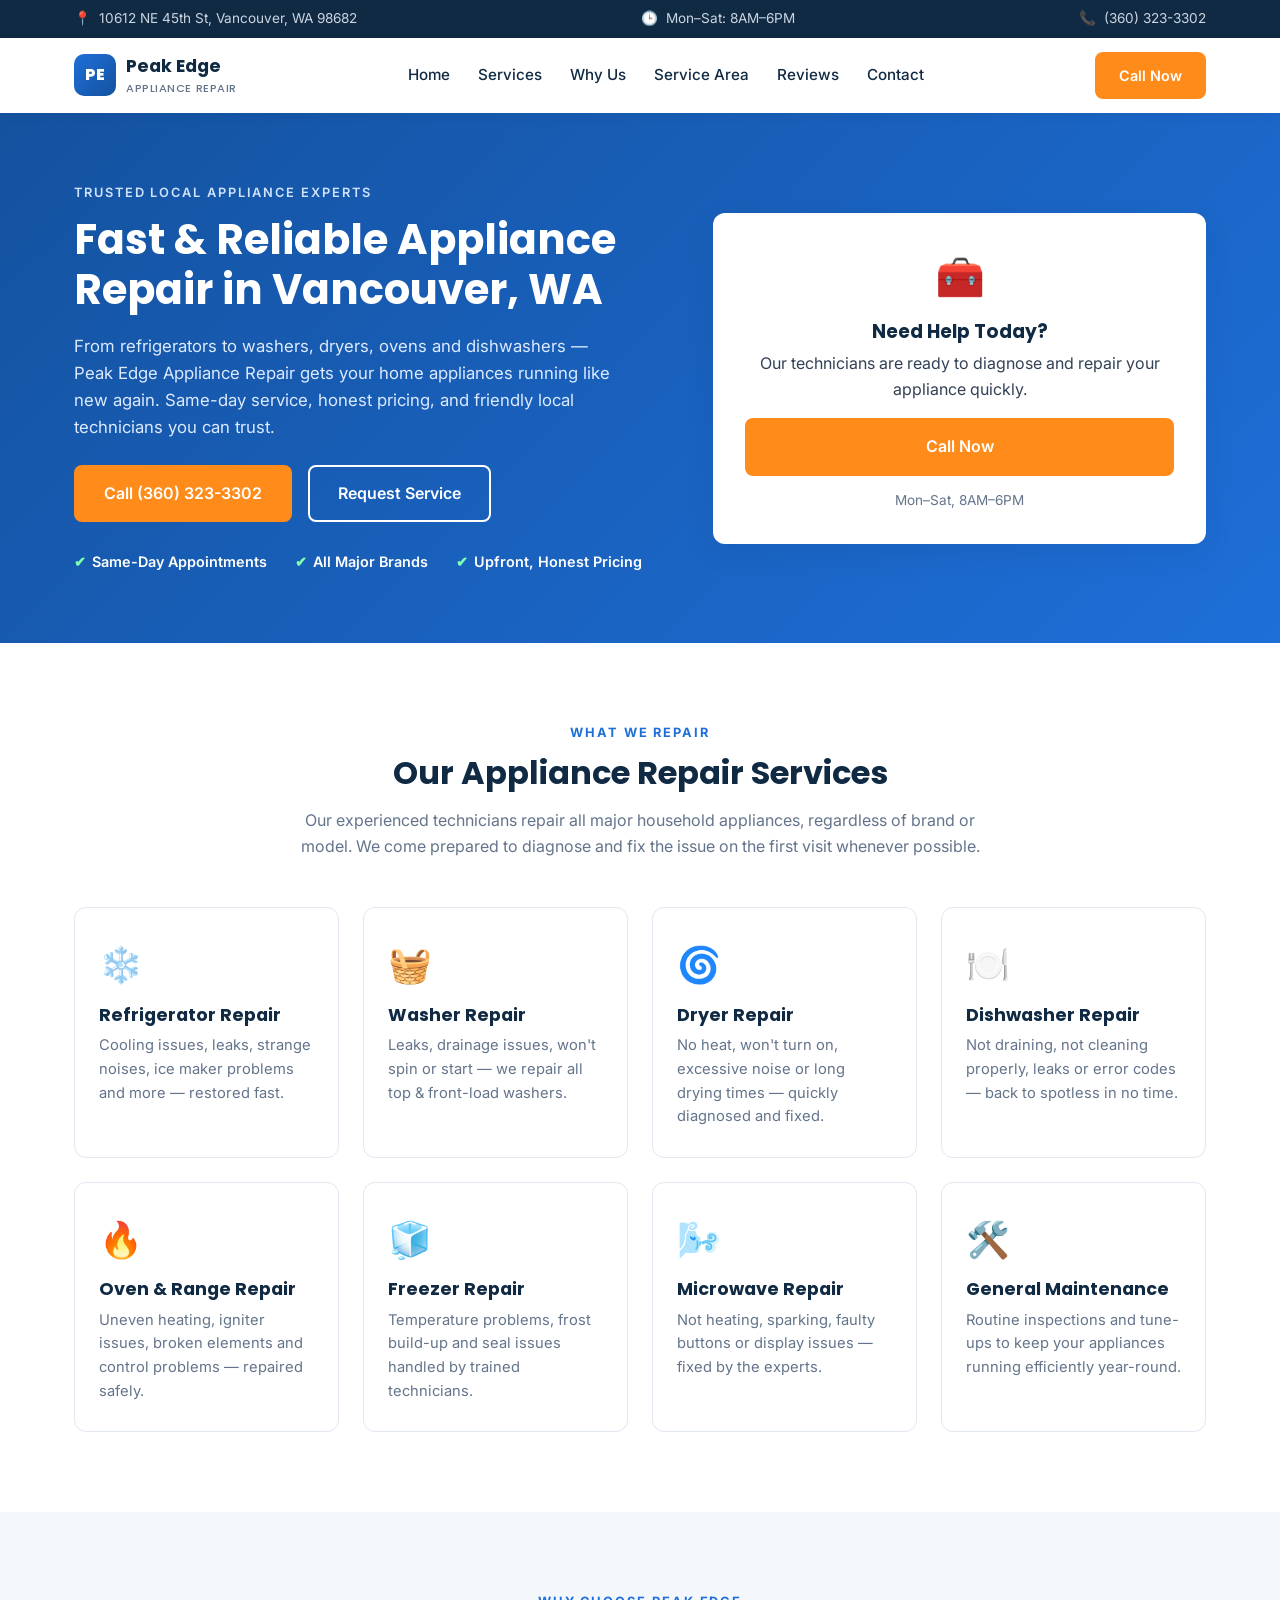
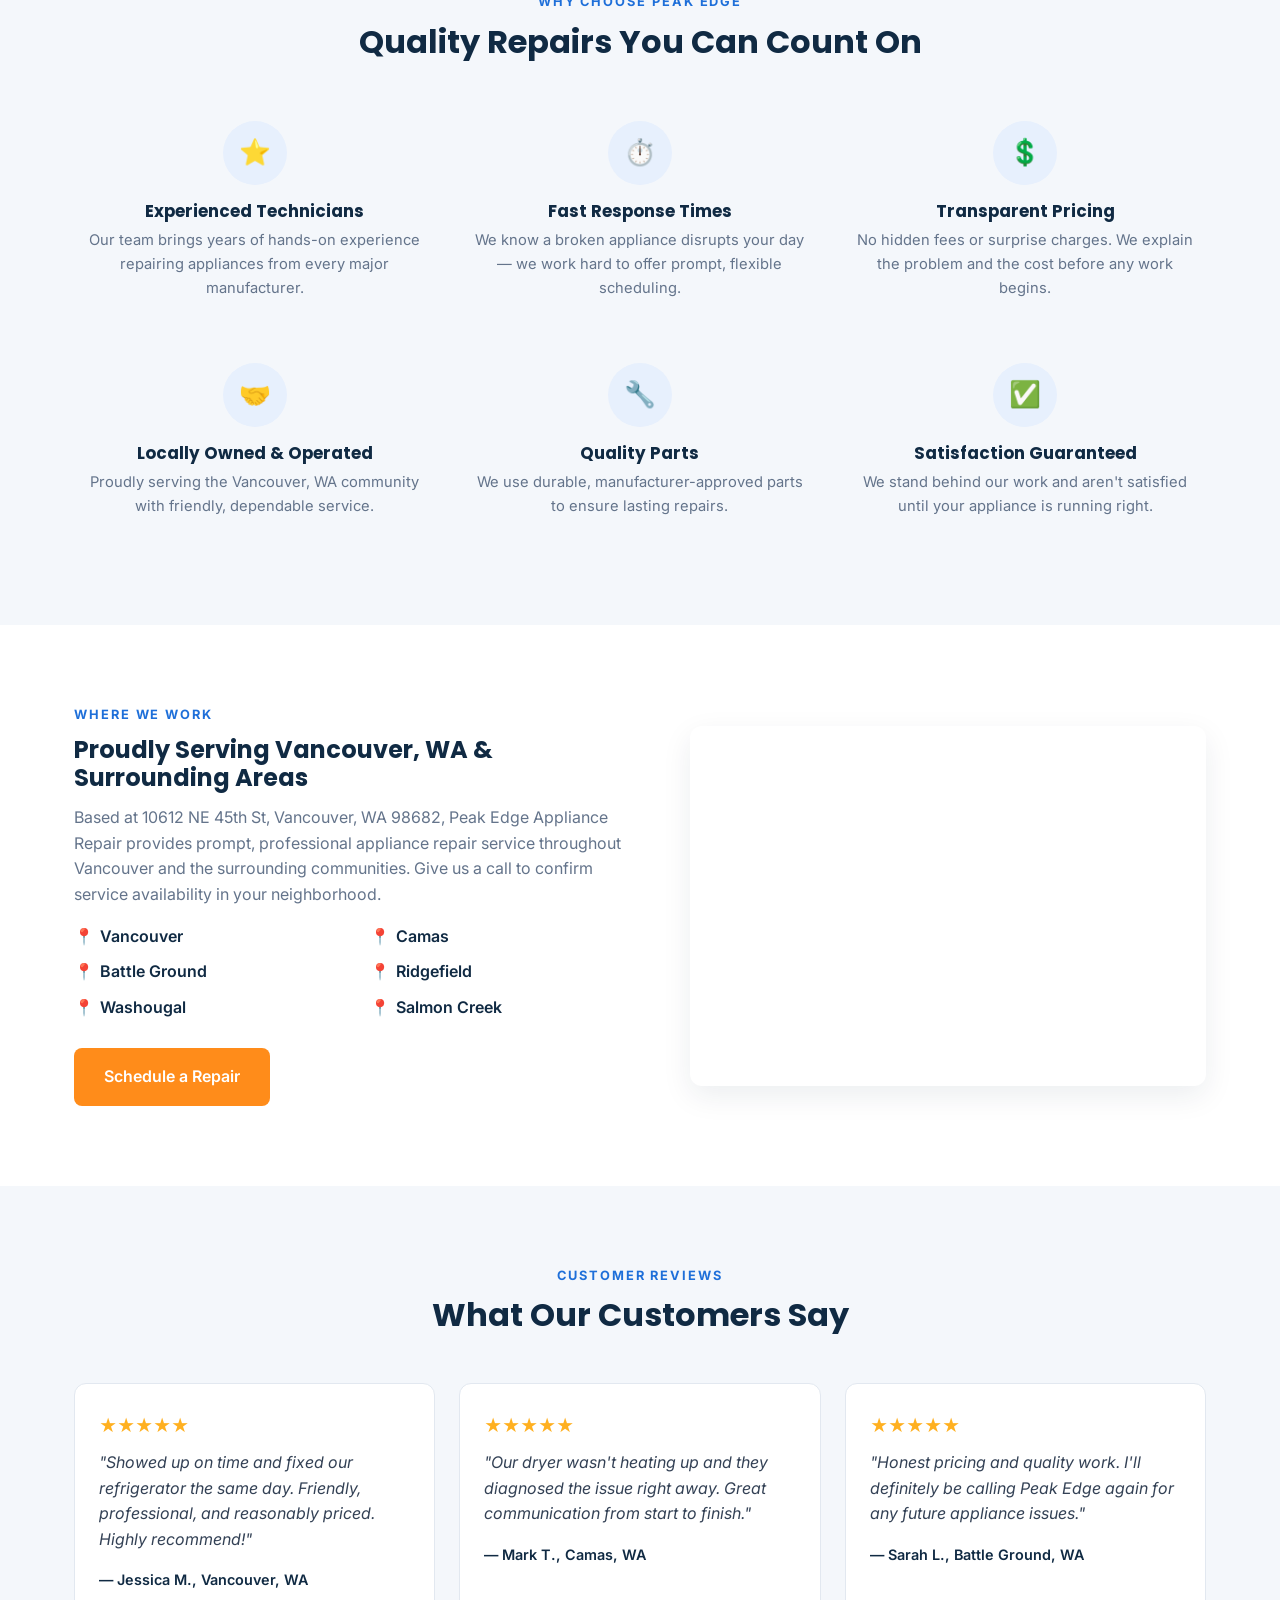
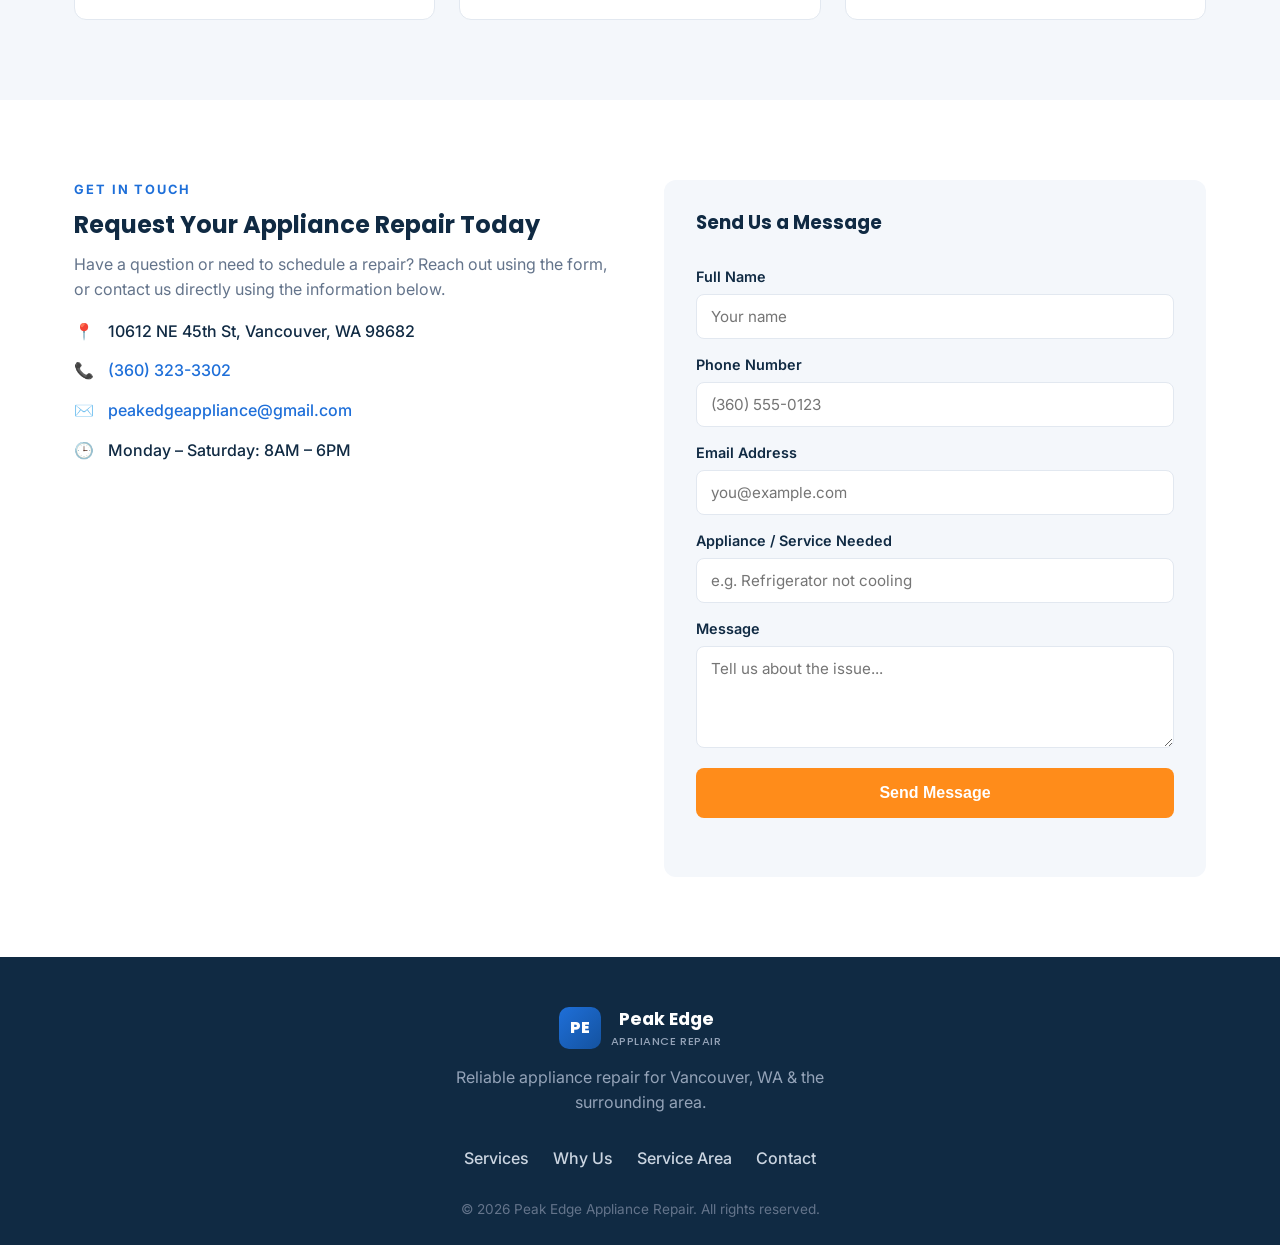
==== index.html @ d581706b "Add Peak Edge Appliance Repair business website" ====
<!DOCTYPE html>
<html lang="en">
<head>
<meta charset="UTF-8">
<meta name="viewport" content="width=device-width, initial-scale=1.0">
<title>Peak Edge Appliance Repair | Vancouver, WA</title>
<meta name="description" content="Peak Edge Appliance Repair provides fast, reliable repair for refrigerators, washers, dryers, dishwashers, ovens and more in Vancouver, WA. Call (360) 323-3302.">
<link rel="preconnect" href="https://fonts.googleapis.com">
<link rel="preconnect" href="https://fonts.gstatic.com" crossorigin>
<link href="https://fonts.googleapis.com/css2?family=Poppins:wght@500;600;700;800&family=Inter:wght@400;500;600&display=swap" rel="stylesheet">
<link rel="stylesheet" href="styles.css">
</head>
<body>

<!-- Top bar -->
<div class="topbar">
  <div class="container topbar-inner">
    <div class="topbar-item">
      <span class="icon">📍</span> 10612 NE 45th St, Vancouver, WA 98682
    </div>
    <div class="topbar-item">
      <span class="icon">🕒</span> Mon–Sat: 8AM–6PM
    </div>
    <div class="topbar-item">
      <a href="tel:+13603233302"><span class="icon">📞</span> (360) 323-3302</a>
    </div>
  </div>
</div>

<!-- Header / Nav -->
<header class="header">
  <div class="container header-inner">
    <a href="#home" class="logo">
      <span class="logo-mark">PE</span>
      <span class="logo-text">Peak Edge <span>Appliance Repair</span></span>
    </a>
    <nav class="nav" id="nav">
      <a href="#home">Home</a>
      <a href="#services">Services</a>
      <a href="#why-us">Why Us</a>
      <a href="#service-area">Service Area</a>
      <a href="#testimonials">Reviews</a>
      <a href="#contact">Contact</a>
    </nav>
    <a href="tel:+13603233302" class="btn btn-primary header-cta">Call Now</a>
    <button class="nav-toggle" id="navToggle" aria-label="Toggle navigation">
      <span></span><span></span><span></span>
    </button>
  </div>
</header>

<!-- Hero -->
<section class="hero" id="home">
  <div class="container hero-inner">
    <div class="hero-content">
      <p class="hero-eyebrow">Trusted Local Appliance Experts</p>
      <h1>Fast &amp; Reliable Appliance Repair in Vancouver, WA</h1>
      <p class="hero-sub">
        From refrigerators to washers, dryers, ovens and dishwashers — Peak Edge Appliance Repair
        gets your home appliances running like new again. Same-day service, honest pricing,
        and friendly local technicians you can trust.
      </p>
      <div class="hero-actions">
        <a href="tel:+13603233302" class="btn btn-primary">Call (360) 323-3302</a>
        <a href="#contact" class="btn btn-outline">Request Service</a>
      </div>
      <div class="hero-badges">
        <div class="badge"><span>✔</span> Same-Day Appointments</div>
        <div class="badge"><span>✔</span> All Major Brands</div>
        <div class="badge"><span>✔</span> Upfront, Honest Pricing</div>
      </div>
    </div>
    <div class="hero-visual" aria-hidden="true">
      <div class="hero-card">
        <div class="hero-card-icon">🧰</div>
        <h3>Need Help Today?</h3>
        <p>Our technicians are ready to diagnose and repair your appliance quickly.</p>
        <a href="tel:+13603233302" class="btn btn-primary btn-block">Call Now</a>
        <p class="hero-card-hours">Mon–Sat, 8AM–6PM</p>
      </div>
    </div>
  </div>
</section>

<!-- Services -->
<section class="section" id="services">
  <div class="container">
    <div class="section-head">
      <p class="eyebrow">What We Repair</p>
      <h2>Our Appliance Repair Services</h2>
      <p class="section-sub">
        Our experienced technicians repair all major household appliances, regardless of brand or model.
        We come prepared to diagnose and fix the issue on the first visit whenever possible.
      </p>
    </div>
    <div class="grid services-grid">
      <div class="card service-card">
        <div class="service-icon">❄️</div>
        <h3>Refrigerator Repair</h3>
        <p>Cooling issues, leaks, strange noises, ice maker problems and more — restored fast.</p>
      </div>
      <div class="card service-card">
        <div class="service-icon">🧺</div>
        <h3>Washer Repair</h3>
        <p>Leaks, drainage issues, won't spin or start — we repair all top &amp; front-load washers.</p>
      </div>
      <div class="card service-card">
        <div class="service-icon">🌀</div>
        <h3>Dryer Repair</h3>
        <p>No heat, won't turn on, excessive noise or long drying times — quickly diagnosed and fixed.</p>
      </div>
      <div class="card service-card">
        <div class="service-icon">🍽️</div>
        <h3>Dishwasher Repair</h3>
        <p>Not draining, not cleaning properly, leaks or error codes — back to spotless in no time.</p>
      </div>
      <div class="card service-card">
        <div class="service-icon">🔥</div>
        <h3>Oven &amp; Range Repair</h3>
        <p>Uneven heating, igniter issues, broken elements and control problems — repaired safely.</p>
      </div>
      <div class="card service-card">
        <div class="service-icon">🧊</div>
        <h3>Freezer Repair</h3>
        <p>Temperature problems, frost build-up and seal issues handled by trained technicians.</p>
      </div>
      <div class="card service-card">
        <div class="service-icon">🌬️</div>
        <h3>Microwave Repair</h3>
        <p>Not heating, sparking, faulty buttons or display issues — fixed by the experts.</p>
      </div>
      <div class="card service-card">
        <div class="service-icon">🛠️</div>
        <h3>General Maintenance</h3>
        <p>Routine inspections and tune-ups to keep your appliances running efficiently year-round.</p>
      </div>
    </div>
  </div>
</section>

<!-- Why Choose Us -->
<section class="section section-alt" id="why-us">
  <div class="container">
    <div class="section-head">
      <p class="eyebrow">Why Choose Peak Edge</p>
      <h2>Quality Repairs You Can Count On</h2>
    </div>
    <div class="grid why-grid">
      <div class="why-item">
        <div class="why-icon">⭐</div>
        <h3>Experienced Technicians</h3>
        <p>Our team brings years of hands-on experience repairing appliances from every major manufacturer.</p>
      </div>
      <div class="why-item">
        <div class="why-icon">⏱️</div>
        <h3>Fast Response Times</h3>
        <p>We know a broken appliance disrupts your day — we work hard to offer prompt, flexible scheduling.</p>
      </div>
      <div class="why-item">
        <div class="why-icon">💲</div>
        <h3>Transparent Pricing</h3>
        <p>No hidden fees or surprise charges. We explain the problem and the cost before any work begins.</p>
      </div>
      <div class="why-item">
        <div class="why-icon">🤝</div>
        <h3>Locally Owned &amp; Operated</h3>
        <p>Proudly serving the Vancouver, WA community with friendly, dependable service.</p>
      </div>
      <div class="why-item">
        <div class="why-icon">🔧</div>
        <h3>Quality Parts</h3>
        <p>We use durable, manufacturer-approved parts to ensure lasting repairs.</p>
      </div>
      <div class="why-item">
        <div class="why-icon">✅</div>
        <h3>Satisfaction Guaranteed</h3>
        <p>We stand behind our work and aren't satisfied until your appliance is running right.</p>
      </div>
    </div>
  </div>
</section>

<!-- Service Area -->
<section class="section" id="service-area">
  <div class="container service-area-inner">
    <div class="service-area-content">
      <p class="eyebrow">Where We Work</p>
      <h2>Proudly Serving Vancouver, WA &amp; Surrounding Areas</h2>
      <p class="section-sub">
        Based at 10612 NE 45th St, Vancouver, WA 98682, Peak Edge Appliance Repair provides
        prompt, professional appliance repair service throughout Vancouver and the surrounding
        communities. Give us a call to confirm service availability in your neighborhood.
      </p>
      <ul class="area-list">
        <li>Vancouver</li>
        <li>Camas</li>
        <li>Battle Ground</li>
        <li>Ridgefield</li>
        <li>Washougal</li>
        <li>Salmon Creek</li>
      </ul>
      <a href="tel:+13603233302" class="btn btn-primary">Schedule a Repair</a>
    </div>
    <div class="service-area-map">
      <iframe
        title="Map showing Peak Edge Appliance Repair location"
        src="https://www.google.com/maps?q=10612+NE+45th+St,+Vancouver,+WA+98682&output=embed"
        loading="lazy"
        referrerpolicy="no-referrer-when-downgrade">
      </iframe>
    </div>
  </div>
</section>

<!-- Testimonials -->
<section class="section section-alt" id="testimonials">
  <div class="container">
    <div class="section-head">
      <p class="eyebrow">Customer Reviews</p>
      <h2>What Our Customers Say</h2>
    </div>
    <div class="grid testimonial-grid">
      <div class="card testimonial-card">
        <div class="stars">★★★★★</div>
        <p>"Showed up on time and fixed our refrigerator the same day. Friendly, professional, and reasonably priced. Highly recommend!"</p>
        <div class="testimonial-author">— Jessica M., Vancouver, WA</div>
      </div>
      <div class="card testimonial-card">
        <div class="stars">★★★★★</div>
        <p>"Our dryer wasn't heating up and they diagnosed the issue right away. Great communication from start to finish."</p>
        <div class="testimonial-author">— Mark T., Camas, WA</div>
      </div>
      <div class="card testimonial-card">
        <div class="stars">★★★★★</div>
        <p>"Honest pricing and quality work. I'll definitely be calling Peak Edge again for any future appliance issues."</p>
        <div class="testimonial-author">— Sarah L., Battle Ground, WA</div>
      </div>
    </div>
  </div>
</section>

<!-- Contact -->
<section class="section" id="contact">
  <div class="container contact-inner">
    <div class="contact-info">
      <p class="eyebrow">Get In Touch</p>
      <h2>Request Your Appliance Repair Today</h2>
      <p class="section-sub">
        Have a question or need to schedule a repair? Reach out using the form, or contact us
        directly using the information below.
      </p>
      <ul class="contact-list">
        <li><span class="icon">📍</span> 10612 NE 45th St, Vancouver, WA 98682</li>
        <li><span class="icon">📞</span> <a href="tel:+13603233302">(360) 323-3302</a></li>
        <li><span class="icon">✉️</span> <a href="mailto:peakedgeappliance@gmail.com">peakedgeappliance@gmail.com</a></li>
        <li><span class="icon">🕒</span> Monday – Saturday: 8AM – 6PM</li>
      </ul>
    </div>
    <form class="contact-form" id="contactForm">
      <h3>Send Us a Message</h3>
      <label for="name">Full Name</label>
      <input type="text" id="name" name="name" placeholder="Your name" required>

      <label for="phone">Phone Number</label>
      <input type="tel" id="phone" name="phone" placeholder="(360) 555-0123" required>

      <label for="email">Email Address</label>
      <input type="email" id="email" name="email" placeholder="you@example.com" required>

      <label for="appliance">Appliance / Service Needed</label>
      <input type="text" id="appliance" name="appliance" placeholder="e.g. Refrigerator not cooling">

      <label for="message">Message</label>
      <textarea id="message" name="message" rows="4" placeholder="Tell us about the issue..." required></textarea>

      <button type="submit" class="btn btn-primary btn-block">Send Message</button>
      <p class="form-note" id="formNote"></p>
    </form>
  </div>
</section>

<!-- Footer -->
<footer class="footer">
  <div class="container footer-inner">
    <div class="footer-brand">
      <span class="logo-mark">PE</span>
      <span class="logo-text">Peak Edge <span>Appliance Repair</span></span>
    </div>
    <p class="footer-tagline">Reliable appliance repair for Vancouver, WA &amp; the surrounding area.</p>
    <div class="footer-links">
      <a href="#services">Services</a>
      <a href="#why-us">Why Us</a>
      <a href="#service-area">Service Area</a>
      <a href="#contact">Contact</a>
    </div>
    <p class="footer-copy">&copy; <span id="year"></span> Peak Edge Appliance Repair. All rights reserved.</p>
  </div>
</footer>

<a href="tel:+13603233302" class="mobile-call-bar">📞 Call (360) 323-3302</a>

<script src="script.js"></script>
</body>
</html>
---- styles.css ----
:root {
  --color-primary: #1e6fd9;
  --color-primary-dark: #14529f;
  --color-accent: #ff8c1a;
  --color-dark: #102a43;
  --color-text: #334155;
  --color-muted: #64748b;
  --color-bg-alt: #f4f7fb;
  --color-border: #e2e8f0;
  --max-width: 1180px;
  --radius: 12px;
  --shadow: 0 10px 30px rgba(16, 42, 67, 0.08);
  --font-heading: 'Poppins', sans-serif;
  --font-body: 'Inter', sans-serif;
}

* { box-sizing: border-box; }

html { scroll-behavior: smooth; }

body {
  margin: 0;
  font-family: var(--font-body);
  color: var(--color-text);
  line-height: 1.6;
  background: #fff;
}

img { max-width: 100%; display: block; }

a { color: var(--color-primary); text-decoration: none; }

h1, h2, h3, h4 {
  font-family: var(--font-heading);
  color: var(--color-dark);
  margin: 0 0 0.5em;
  line-height: 1.2;
}

p { margin: 0 0 1em; }

.container {
  max-width: var(--max-width);
  margin: 0 auto;
  padding: 0 24px;
}

/* Buttons */
.btn {
  display: inline-block;
  padding: 14px 28px;
  border-radius: 8px;
  font-weight: 600;
  font-size: 1rem;
  text-decoration: none;
  border: 2px solid transparent;
  cursor: pointer;
  transition: all 0.2s ease;
  text-align: center;
}
.btn-primary {
  background: var(--color-accent);
  color: #fff;
}
.btn-primary:hover {
  background: #e87b00;
}
.btn-outline {
  background: transparent;
  border-color: #fff;
  color: #fff;
}
.btn-outline:hover {
  background: rgba(255,255,255,0.15);
}
.btn-block { width: 100%; }

/* Top bar */
.topbar {
  background: var(--color-dark);
  color: #cbd5e1;
  font-size: 0.85rem;
}
.topbar-inner {
  display: flex;
  flex-wrap: wrap;
  gap: 12px 24px;
  align-items: center;
  justify-content: space-between;
  padding-top: 8px;
  padding-bottom: 8px;
}
.topbar-item a { color: #cbd5e1; }
.topbar-item a:hover { color: #fff; }
.icon { margin-right: 4px; }

/* Header */
.header {
  background: #fff;
  box-shadow: 0 2px 10px rgba(16, 42, 67, 0.06);
  position: sticky;
  top: 0;
  z-index: 100;
}
.header-inner {
  display: flex;
  align-items: center;
  justify-content: space-between;
  gap: 16px;
  padding-top: 14px;
  padding-bottom: 14px;
}
.logo {
  display: flex;
  align-items: center;
  gap: 10px;
  font-family: var(--font-heading);
  font-weight: 700;
  color: var(--color-dark);
  font-size: 1.1rem;
}
.logo-mark {
  display: inline-flex;
  align-items: center;
  justify-content: center;
  width: 42px;
  height: 42px;
  border-radius: 10px;
  background: linear-gradient(135deg, var(--color-primary), var(--color-primary-dark));
  color: #fff;
  font-weight: 800;
  font-size: 1rem;
  flex-shrink: 0;
}
.logo-text span {
  display: block;
  font-size: 0.7rem;
  font-weight: 500;
  color: var(--color-muted);
  letter-spacing: 0.05em;
  text-transform: uppercase;
}
.nav {
  display: flex;
  gap: 28px;
}
.nav a {
  color: var(--color-dark);
  font-weight: 500;
  font-size: 0.95rem;
}
.nav a:hover { color: var(--color-primary); }

.header-cta { padding: 10px 22px; font-size: 0.9rem; }

.nav-toggle {
  display: none;
  flex-direction: column;
  justify-content: center;
  gap: 5px;
  width: 36px;
  height: 36px;
  background: none;
  border: none;
  cursor: pointer;
}
.nav-toggle span {
  display: block;
  height: 3px;
  background: var(--color-dark);
  border-radius: 2px;
}

/* Hero */
.hero {
  background: linear-gradient(135deg, var(--color-primary-dark), var(--color-primary));
  color: #fff;
  padding: 70px 0;
}
.hero-inner {
  display: grid;
  grid-template-columns: 1.2fr 1fr;
  gap: 48px;
  align-items: center;
}
.hero-eyebrow {
  text-transform: uppercase;
  letter-spacing: 0.15em;
  font-weight: 600;
  font-size: 0.8rem;
  color: #cfe3ff;
  margin-bottom: 12px;
}
.hero-content h1 {
  color: #fff;
  font-size: 2.6rem;
  margin-bottom: 18px;
}
.hero-sub {
  color: #dceaff;
  font-size: 1.05rem;
  max-width: 540px;
}
.hero-actions {
  display: flex;
  flex-wrap: wrap;
  gap: 16px;
  margin: 24px 0 28px;
}
.hero-badges {
  display: flex;
  flex-wrap: wrap;
  gap: 16px 28px;
}
.badge {
  font-size: 0.9rem;
  font-weight: 600;
  color: #fff;
  display: flex;
  align-items: center;
  gap: 6px;
}
.badge span { color: #7CFFB2; }

.hero-card {
  background: #fff;
  color: var(--color-text);
  border-radius: var(--radius);
  padding: 32px;
  box-shadow: var(--shadow);
  text-align: center;
}
.hero-card-icon { font-size: 2.5rem; margin-bottom: 12px; }
.hero-card h3 { margin-bottom: 8px; }
.hero-card-hours {
  margin: 14px 0 0;
  font-size: 0.85rem;
  color: var(--color-muted);
}

/* Sections */
.section { padding: 80px 0; }
.section-alt { background: var(--color-bg-alt); }

.section-head {
  text-align: center;
  max-width: 720px;
  margin: 0 auto 48px;
}
.eyebrow {
  text-transform: uppercase;
  letter-spacing: 0.15em;
  font-weight: 700;
  font-size: 0.8rem;
  color: var(--color-primary);
  margin-bottom: 10px;
}
.section-head h2 { font-size: 2rem; }
.section-sub { color: var(--color-muted); }

.grid {
  display: grid;
  gap: 24px;
}

/* Services */
.services-grid {
  grid-template-columns: repeat(4, 1fr);
}
.card {
  background: #fff;
  border: 1px solid var(--color-border);
  border-radius: var(--radius);
  padding: 28px 24px;
  transition: transform 0.2s ease, box-shadow 0.2s ease;
}
.card:hover {
  transform: translateY(-4px);
  box-shadow: var(--shadow);
}
.service-icon { font-size: 2.2rem; margin-bottom: 12px; }
.service-card h3 { font-size: 1.1rem; }
.service-card p { color: var(--color-muted); font-size: 0.92rem; margin-bottom: 0; }

/* Why us */
.why-grid {
  grid-template-columns: repeat(3, 1fr);
}
.why-item {
  text-align: center;
  padding: 12px;
}
.why-icon {
  width: 64px;
  height: 64px;
  margin: 0 auto 16px;
  border-radius: 50%;
  background: #e7f0fd;
  display: flex;
  align-items: center;
  justify-content: center;
  font-size: 1.6rem;
}
.why-item h3 { font-size: 1.05rem; }
.why-item p { color: var(--color-muted); font-size: 0.92rem; }

/* Service area */
.service-area-inner {
  display: grid;
  grid-template-columns: 1.1fr 1fr;
  gap: 48px;
  align-items: center;
}
.area-list {
  list-style: none;
  padding: 0;
  margin: 0 0 28px;
  display: grid;
  grid-template-columns: repeat(2, 1fr);
  gap: 10px 24px;
}
.area-list li {
  font-weight: 600;
  color: var(--color-dark);
  padding-left: 26px;
  position: relative;
}
.area-list li::before {
  content: "📍";
  position: absolute;
  left: 0;
}
.service-area-map {
  border-radius: var(--radius);
  overflow: hidden;
  box-shadow: var(--shadow);
  height: 360px;
}
.service-area-map iframe {
  width: 100%;
  height: 100%;
  border: 0;
}

/* Testimonials */
.testimonial-grid {
  grid-template-columns: repeat(3, 1fr);
}
.stars {
  color: #ffb020;
  font-size: 1.1rem;
  margin-bottom: 10px;
}
.testimonial-card p {
  font-style: italic;
  color: var(--color-text);
}
.testimonial-author {
  font-weight: 600;
  color: var(--color-dark);
  font-size: 0.9rem;
}

/* Contact */
.contact-inner {
  display: grid;
  grid-template-columns: 1fr 1fr;
  gap: 48px;
}
.contact-list {
  list-style: none;
  padding: 0;
  margin: 0;
  display: flex;
  flex-direction: column;
  gap: 14px;
}
.contact-list li {
  display: flex;
  align-items: center;
  gap: 10px;
  font-weight: 500;
  color: var(--color-dark);
}
.contact-form {
  background: var(--color-bg-alt);
  border-radius: var(--radius);
  padding: 32px;
  display: flex;
  flex-direction: column;
}
.contact-form h3 { margin-bottom: 16px; }
.contact-form label {
  font-weight: 600;
  font-size: 0.9rem;
  margin-bottom: 6px;
  margin-top: 14px;
  color: var(--color-dark);
}
.contact-form input,
.contact-form textarea {
  border: 1px solid var(--color-border);
  border-radius: 8px;
  padding: 12px 14px;
  font-family: inherit;
  font-size: 0.95rem;
  resize: vertical;
}
.contact-form input:focus,
.contact-form textarea:focus {
  outline: 2px solid var(--color-primary);
}
.contact-form button { margin-top: 20px; }
.form-note {
  margin-top: 12px;
  font-size: 0.9rem;
  color: var(--color-primary-dark);
  font-weight: 600;
  text-align: center;
}

/* Footer */
.footer {
  background: var(--color-dark);
  color: #cbd5e1;
  padding: 48px 0 24px;
  text-align: center;
}
.footer-inner {
  display: flex;
  flex-direction: column;
  align-items: center;
  gap: 14px;
}
.footer-brand {
  display: flex;
  align-items: center;
  gap: 10px;
  font-family: var(--font-heading);
  font-weight: 700;
  font-size: 1.1rem;
  color: #fff;
}
.footer-brand .logo-text span { color: #94a3b8; }
.footer-tagline { color: #94a3b8; max-width: 460px; }
.footer-links {
  display: flex;
  gap: 24px;
  flex-wrap: wrap;
  justify-content: center;
}
.footer-links a { color: #cbd5e1; font-weight: 500; }
.footer-links a:hover { color: #fff; }
.footer-copy {
  font-size: 0.85rem;
  color: #64748b;
  margin: 14px 0 0;
}

/* Mobile call bar */
.mobile-call-bar {
  display: none;
  position: fixed;
  bottom: 0;
  left: 0;
  right: 0;
  background: var(--color-accent);
  color: #fff;
  text-align: center;
  font-weight: 700;
  padding: 14px;
  z-index: 200;
}

/* Responsive */
@media (max-width: 980px) {
  .services-grid { grid-template-columns: repeat(2, 1fr); }
  .why-grid { grid-template-columns: repeat(2, 1fr); }
  .testimonial-grid { grid-template-columns: 1fr; }
  .hero-inner { grid-template-columns: 1fr; }
  .hero-visual { order: -1; }
  .service-area-inner { grid-template-columns: 1fr; }
  .contact-inner { grid-template-columns: 1fr; }
}

@media (max-width: 760px) {
  .topbar-inner { justify-content: center; text-align: center; }
  .nav {
    display: none;
    position: absolute;
    top: 100%;
    left: 0;
    right: 0;
    background: #fff;
    flex-direction: column;
    padding: 16px 24px;
    box-shadow: var(--shadow);
  }
  .nav.open { display: flex; }
  .nav a { padding: 10px 0; border-bottom: 1px solid var(--color-border); }
  .header-cta { display: none; }
  .nav-toggle { display: flex; }
  .hero-content h1 { font-size: 2rem; }
  .services-grid { grid-template-columns: 1fr; }
  .why-grid { grid-template-columns: 1fr; }
  .area-list { grid-template-columns: 1fr; }
  .mobile-call-bar { display: block; }
  .section { padding: 56px 0; }
  body { padding-bottom: 56px; }
}
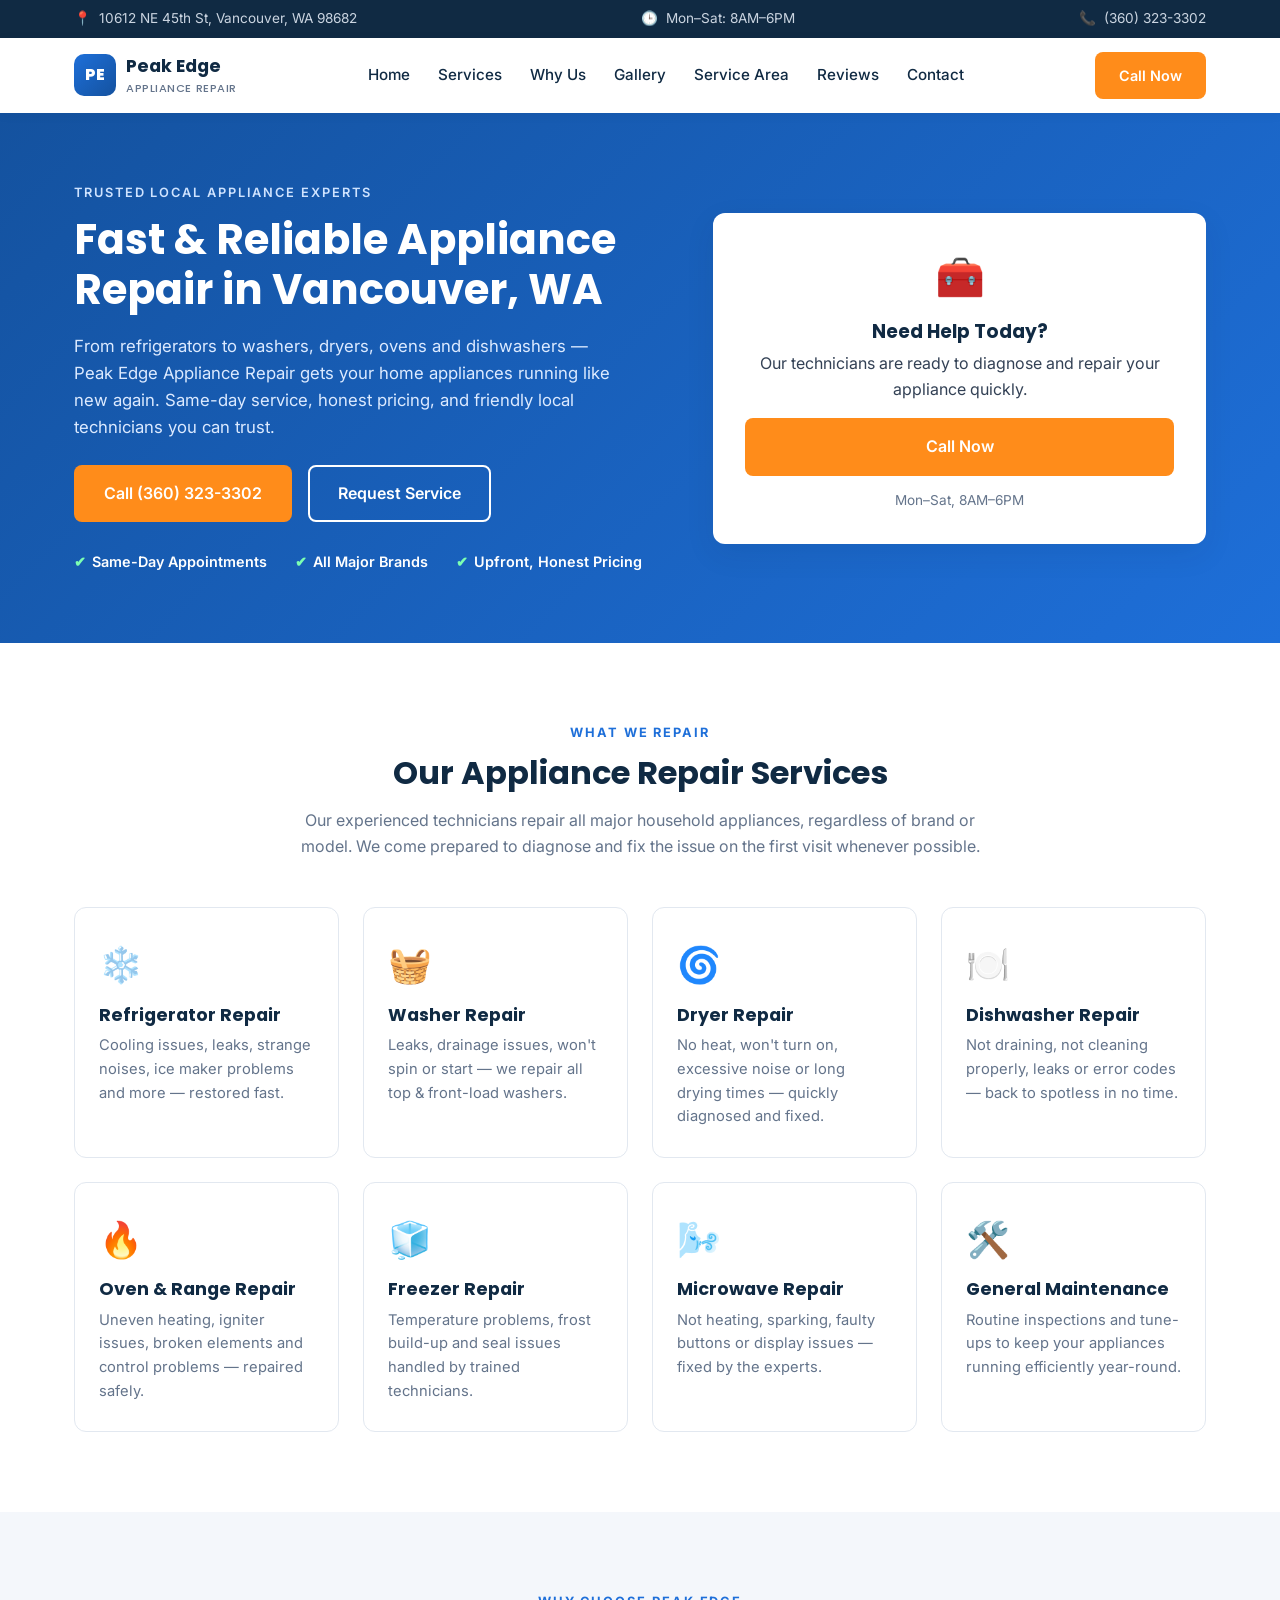
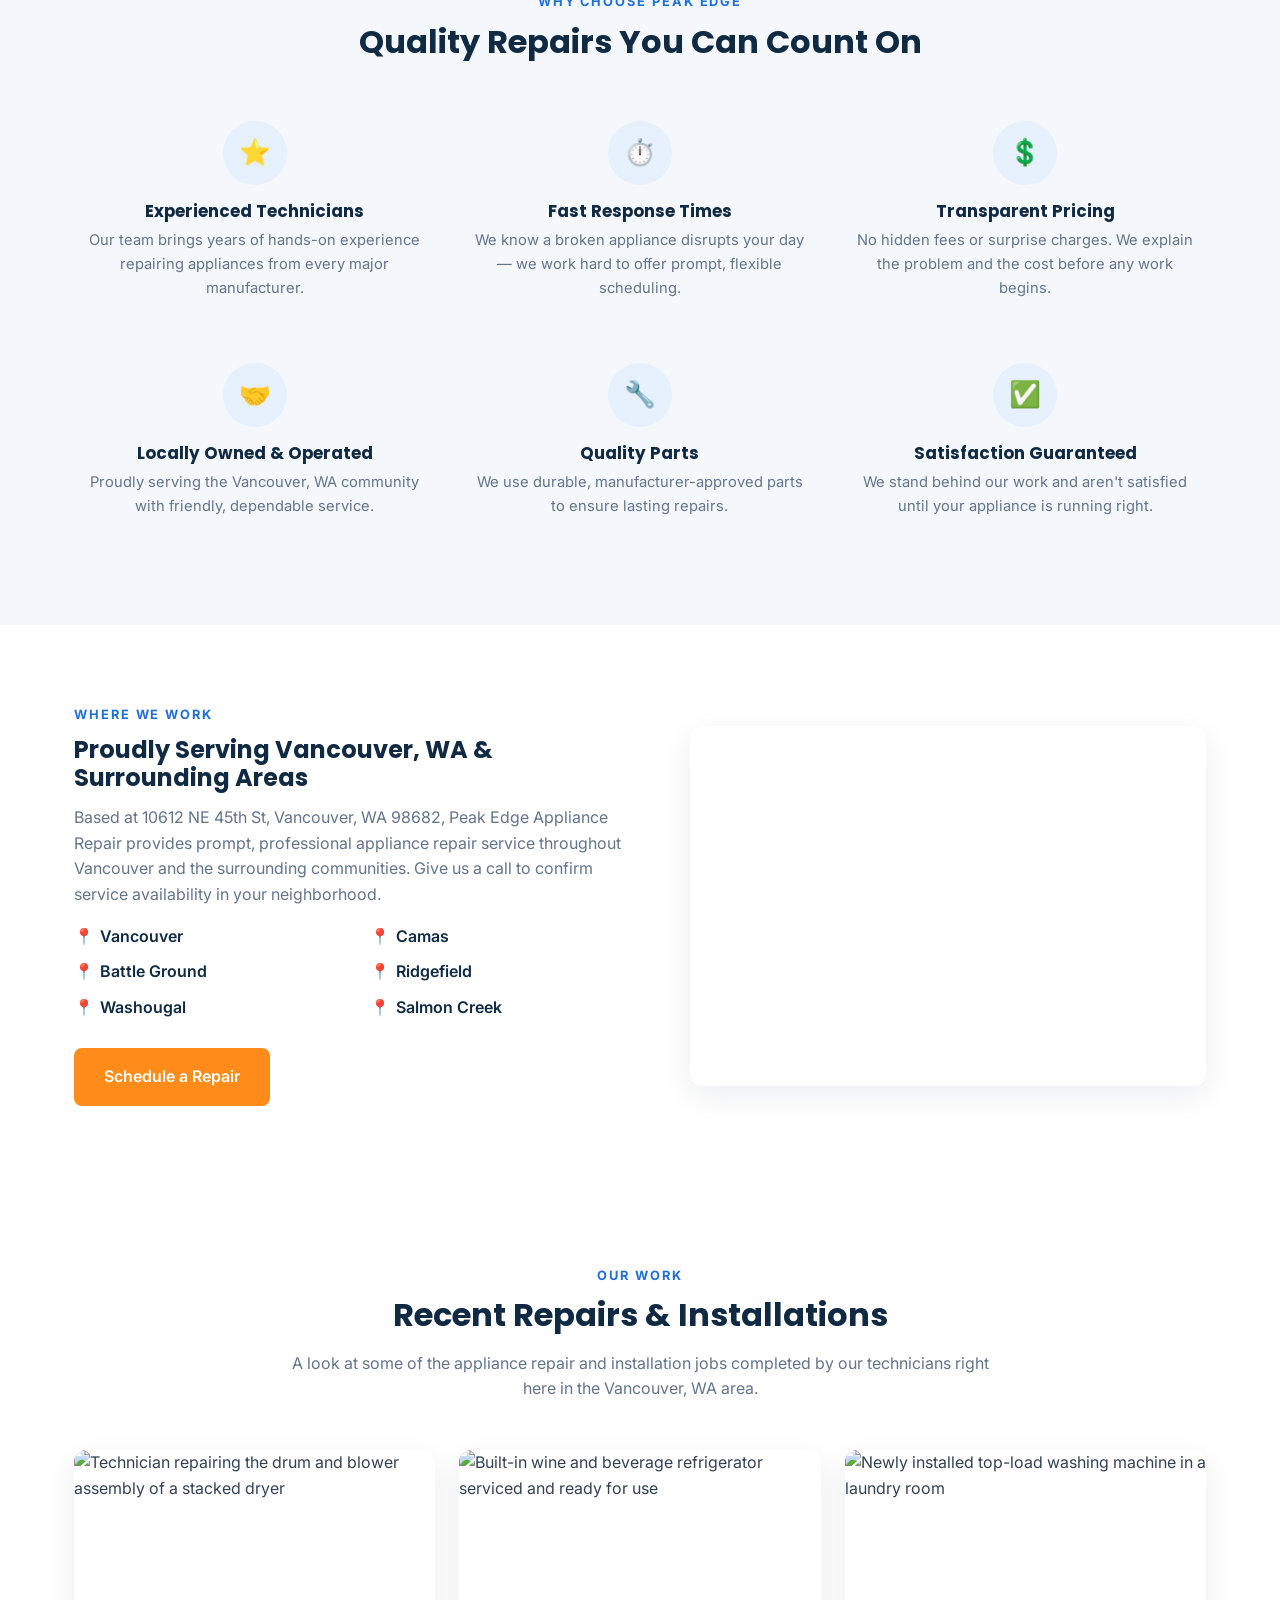
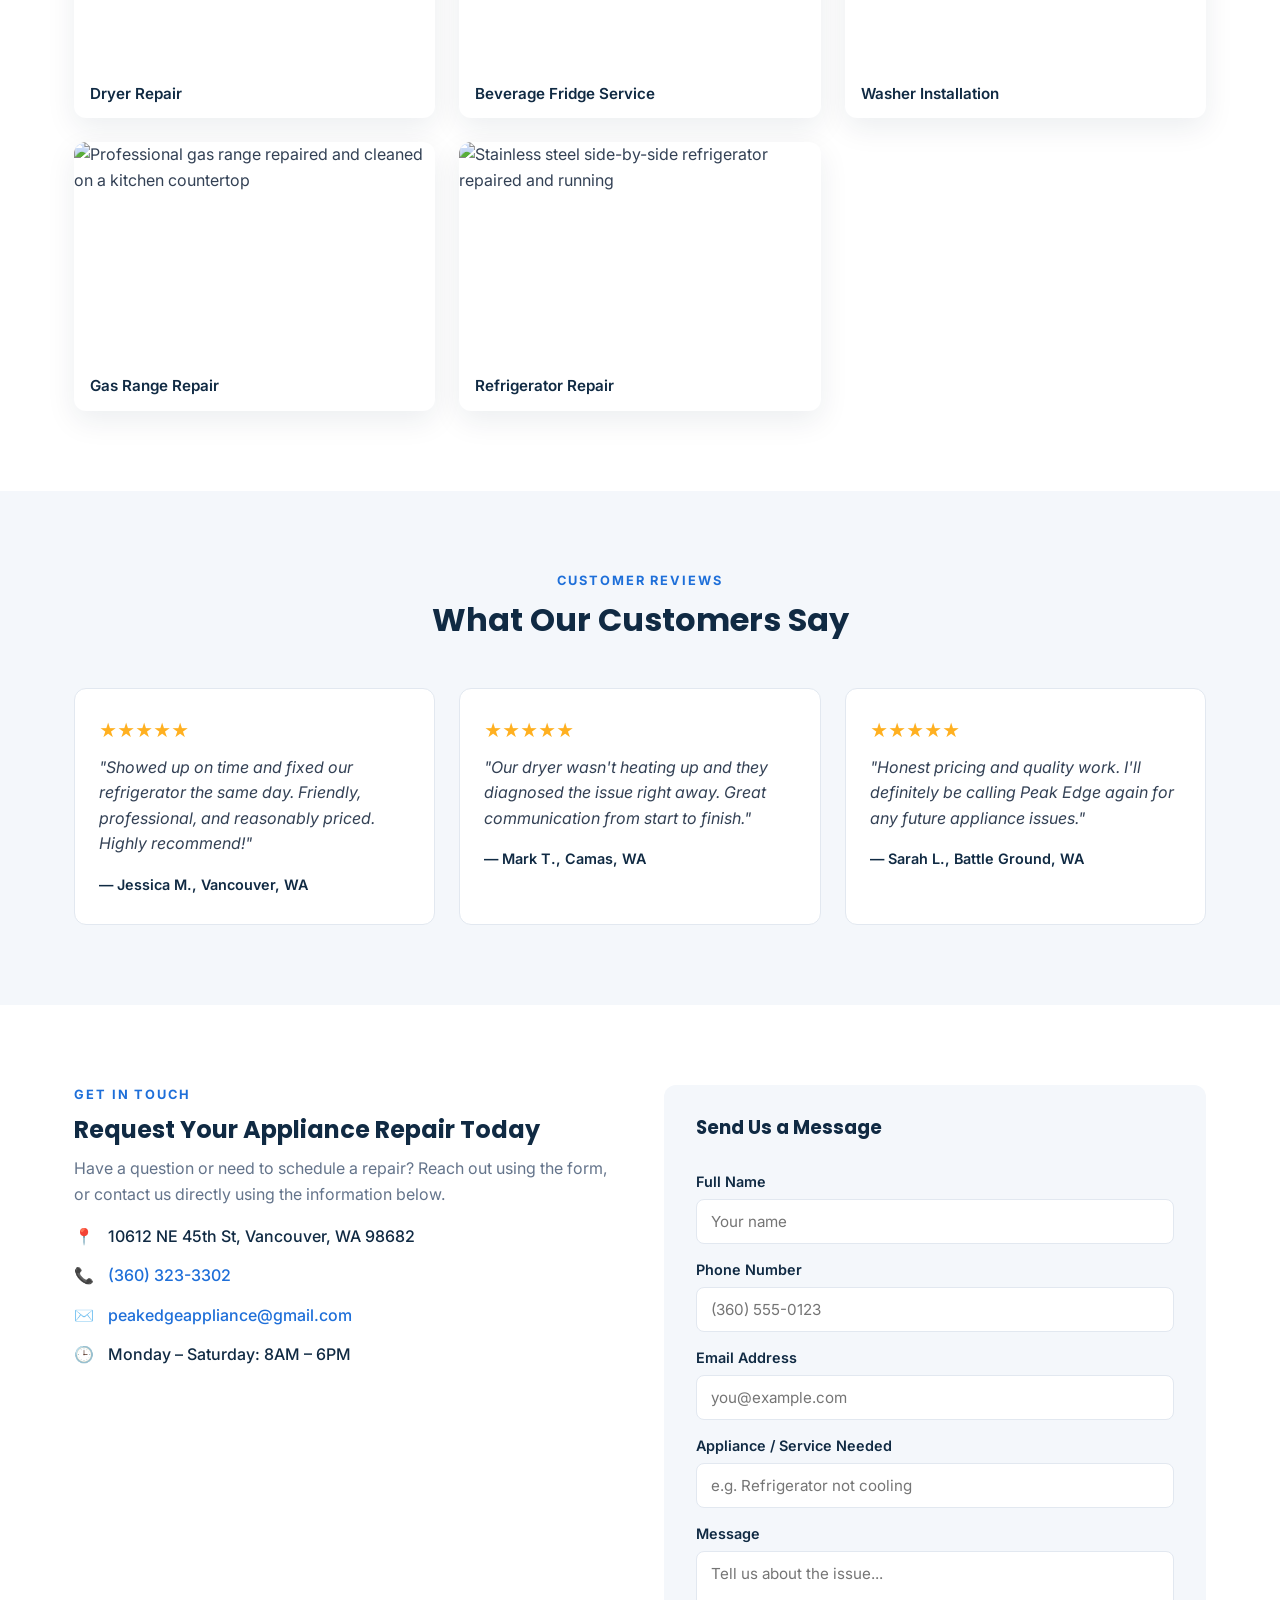
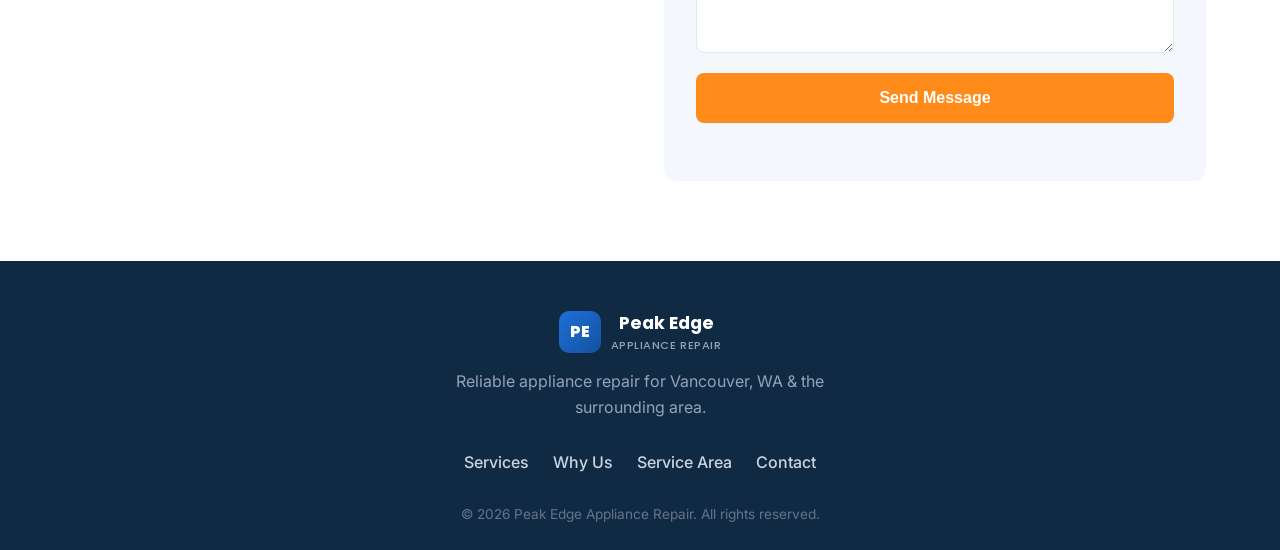
==== commit b80ac824: "Add 'Our Work' gallery section to website" ====
--- a/index.html
+++ b/index.html
@@ -38,6 +38,7 @@
       <a href="#home">Home</a>
       <a href="#services">Services</a>
       <a href="#why-us">Why Us</a>
+      <a href="#gallery">Gallery</a>
       <a href="#service-area">Service Area</a>
       <a href="#testimonials">Reviews</a>
       <a href="#contact">Contact</a>
@@ -212,6 +213,42 @@
   </div>
 </section>
 
+<!-- Gallery -->
+<section class="section" id="gallery">
+  <div class="container">
+    <div class="section-head">
+      <p class="eyebrow">Our Work</p>
+      <h2>Recent Repairs &amp; Installations</h2>
+      <p class="section-sub">
+        A look at some of the appliance repair and installation jobs completed by our technicians
+        right here in the Vancouver, WA area.
+      </p>
+    </div>
+    <div class="grid gallery-grid">
+      <figure class="gallery-item">
+        <img src="images/dryer-repair.jpg" alt="Technician repairing the drum and blower assembly of a stacked dryer" loading="lazy">
+        <figcaption>Dryer Repair</figcaption>
+      </figure>
+      <figure class="gallery-item">
+        <img src="images/wine-fridge-repair.jpg" alt="Built-in wine and beverage refrigerator serviced and ready for use" loading="lazy">
+        <figcaption>Beverage Fridge Service</figcaption>
+      </figure>
+      <figure class="gallery-item">
+        <img src="images/washer-installation.jpg" alt="Newly installed top-load washing machine in a laundry room" loading="lazy">
+        <figcaption>Washer Installation</figcaption>
+      </figure>
+      <figure class="gallery-item">
+        <img src="images/range-repair.jpg" alt="Professional gas range repaired and cleaned on a kitchen countertop" loading="lazy">
+        <figcaption>Gas Range Repair</figcaption>
+      </figure>
+      <figure class="gallery-item">
+        <img src="images/refrigerator-repair.jpg" alt="Stainless steel side-by-side refrigerator repaired and running" loading="lazy">
+        <figcaption>Refrigerator Repair</figcaption>
+      </figure>
+    </div>
+  </div>
+</section>
+
 <!-- Testimonials -->
 <section class="section section-alt" id="testimonials">
   <div class="container">
--- a/styles.css
+++ b/styles.css
@@ -342,6 +342,29 @@
   border: 0;
 }
 
+/* Gallery */
+.gallery-grid {
+  grid-template-columns: repeat(3, 1fr);
+}
+.gallery-item {
+  margin: 0;
+  border-radius: var(--radius);
+  overflow: hidden;
+  box-shadow: var(--shadow);
+  background: #fff;
+}
+.gallery-item img {
+  width: 100%;
+  height: 220px;
+  object-fit: cover;
+}
+.gallery-item figcaption {
+  padding: 12px 16px;
+  font-weight: 600;
+  color: var(--color-dark);
+  font-size: 0.95rem;
+}
+
 /* Testimonials */
 .testimonial-grid {
   grid-template-columns: repeat(3, 1fr);
@@ -476,6 +499,7 @@
 @media (max-width: 980px) {
   .services-grid { grid-template-columns: repeat(2, 1fr); }
   .why-grid { grid-template-columns: repeat(2, 1fr); }
+  .gallery-grid { grid-template-columns: repeat(2, 1fr); }
   .testimonial-grid { grid-template-columns: 1fr; }
   .hero-inner { grid-template-columns: 1fr; }
   .hero-visual { order: -1; }
@@ -503,6 +527,7 @@
   .hero-content h1 { font-size: 2rem; }
   .services-grid { grid-template-columns: 1fr; }
   .why-grid { grid-template-columns: 1fr; }
+  .gallery-grid { grid-template-columns: 1fr; }
   .area-list { grid-template-columns: 1fr; }
   .mobile-call-bar { display: block; }
   .section { padding: 56px 0; }
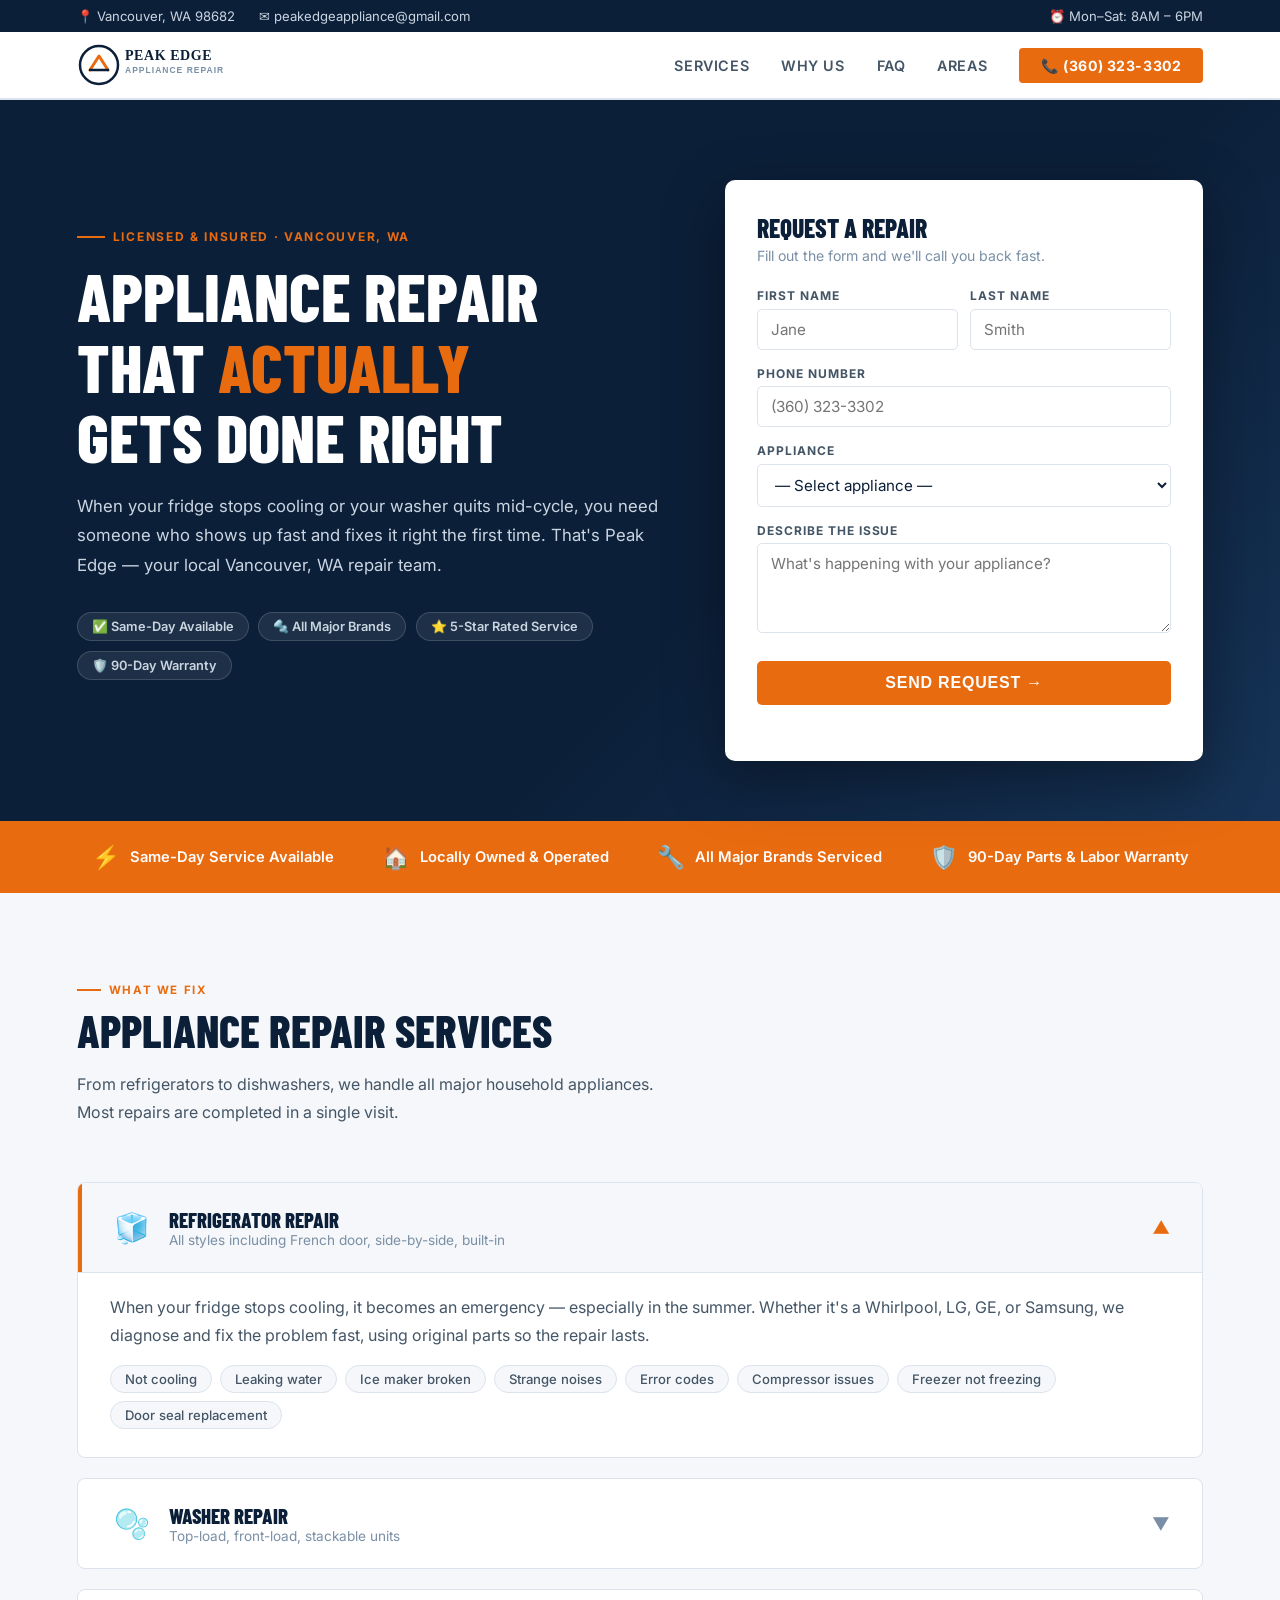
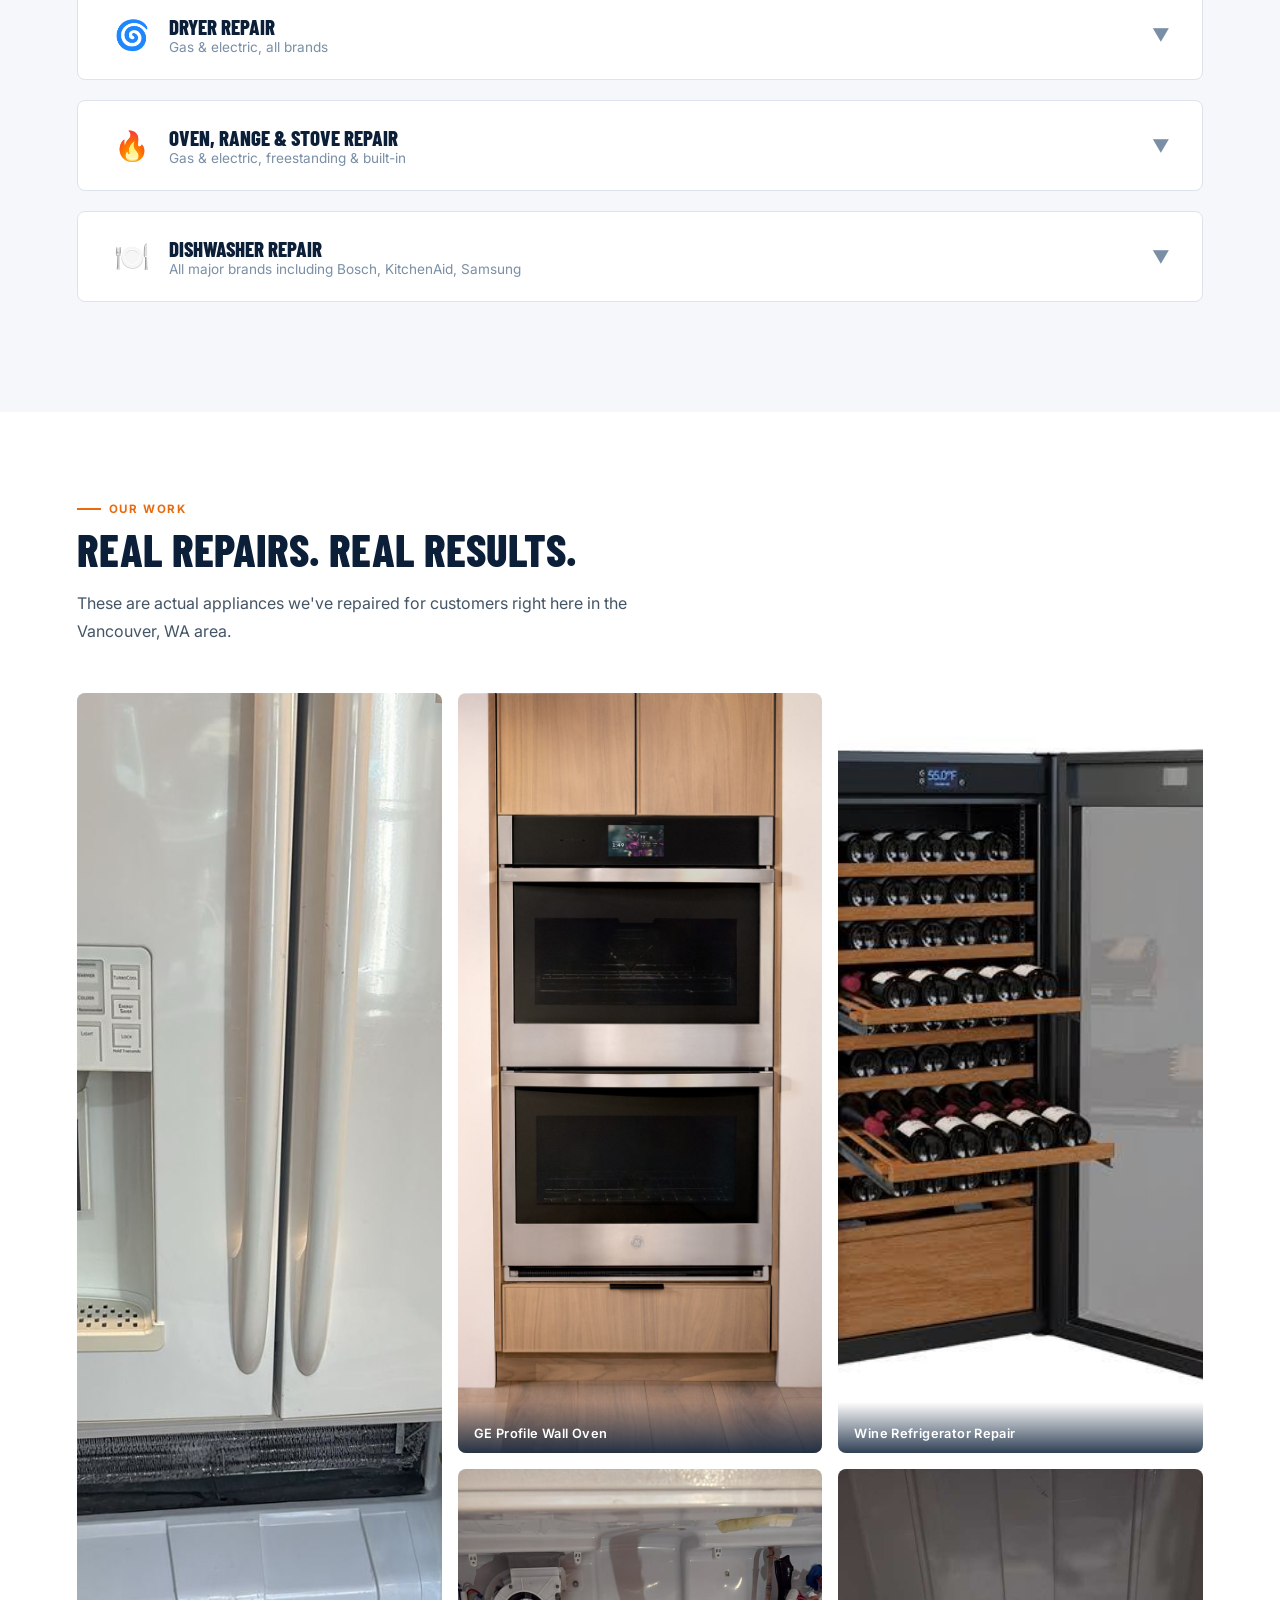
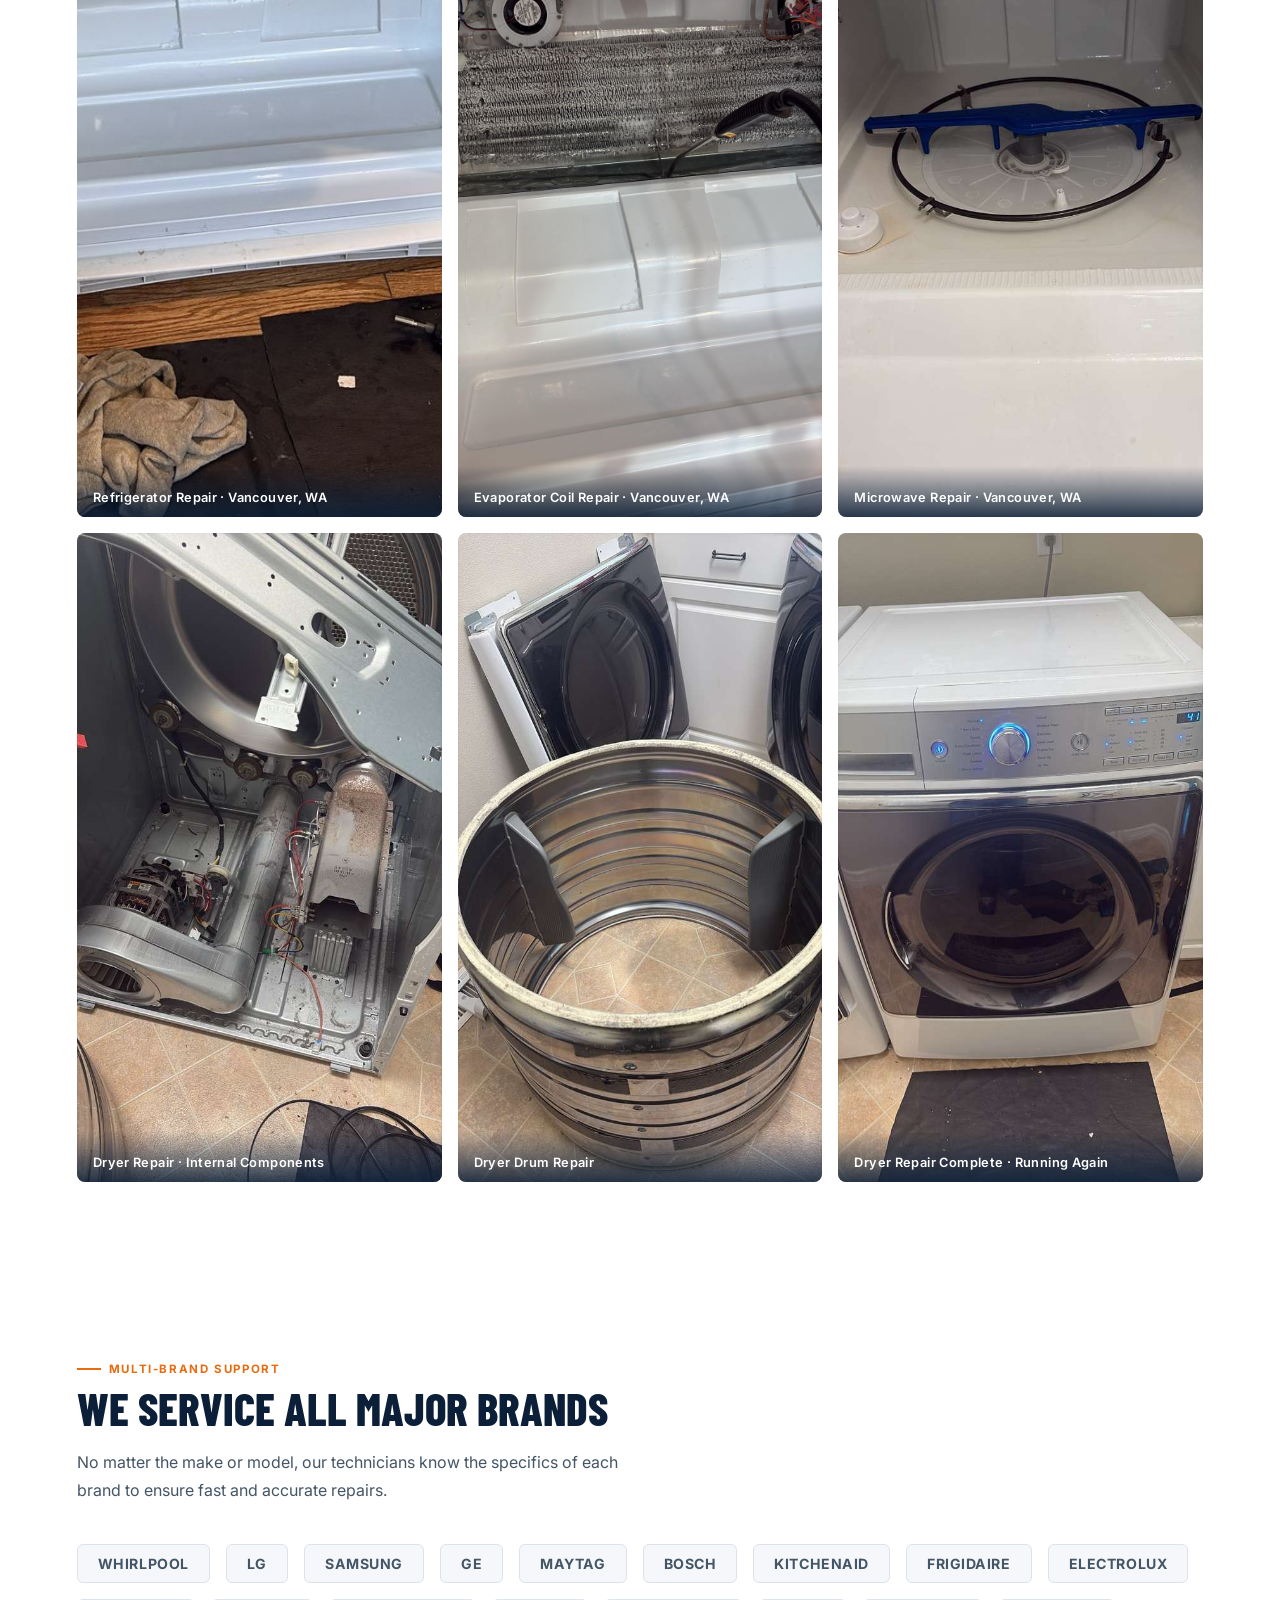
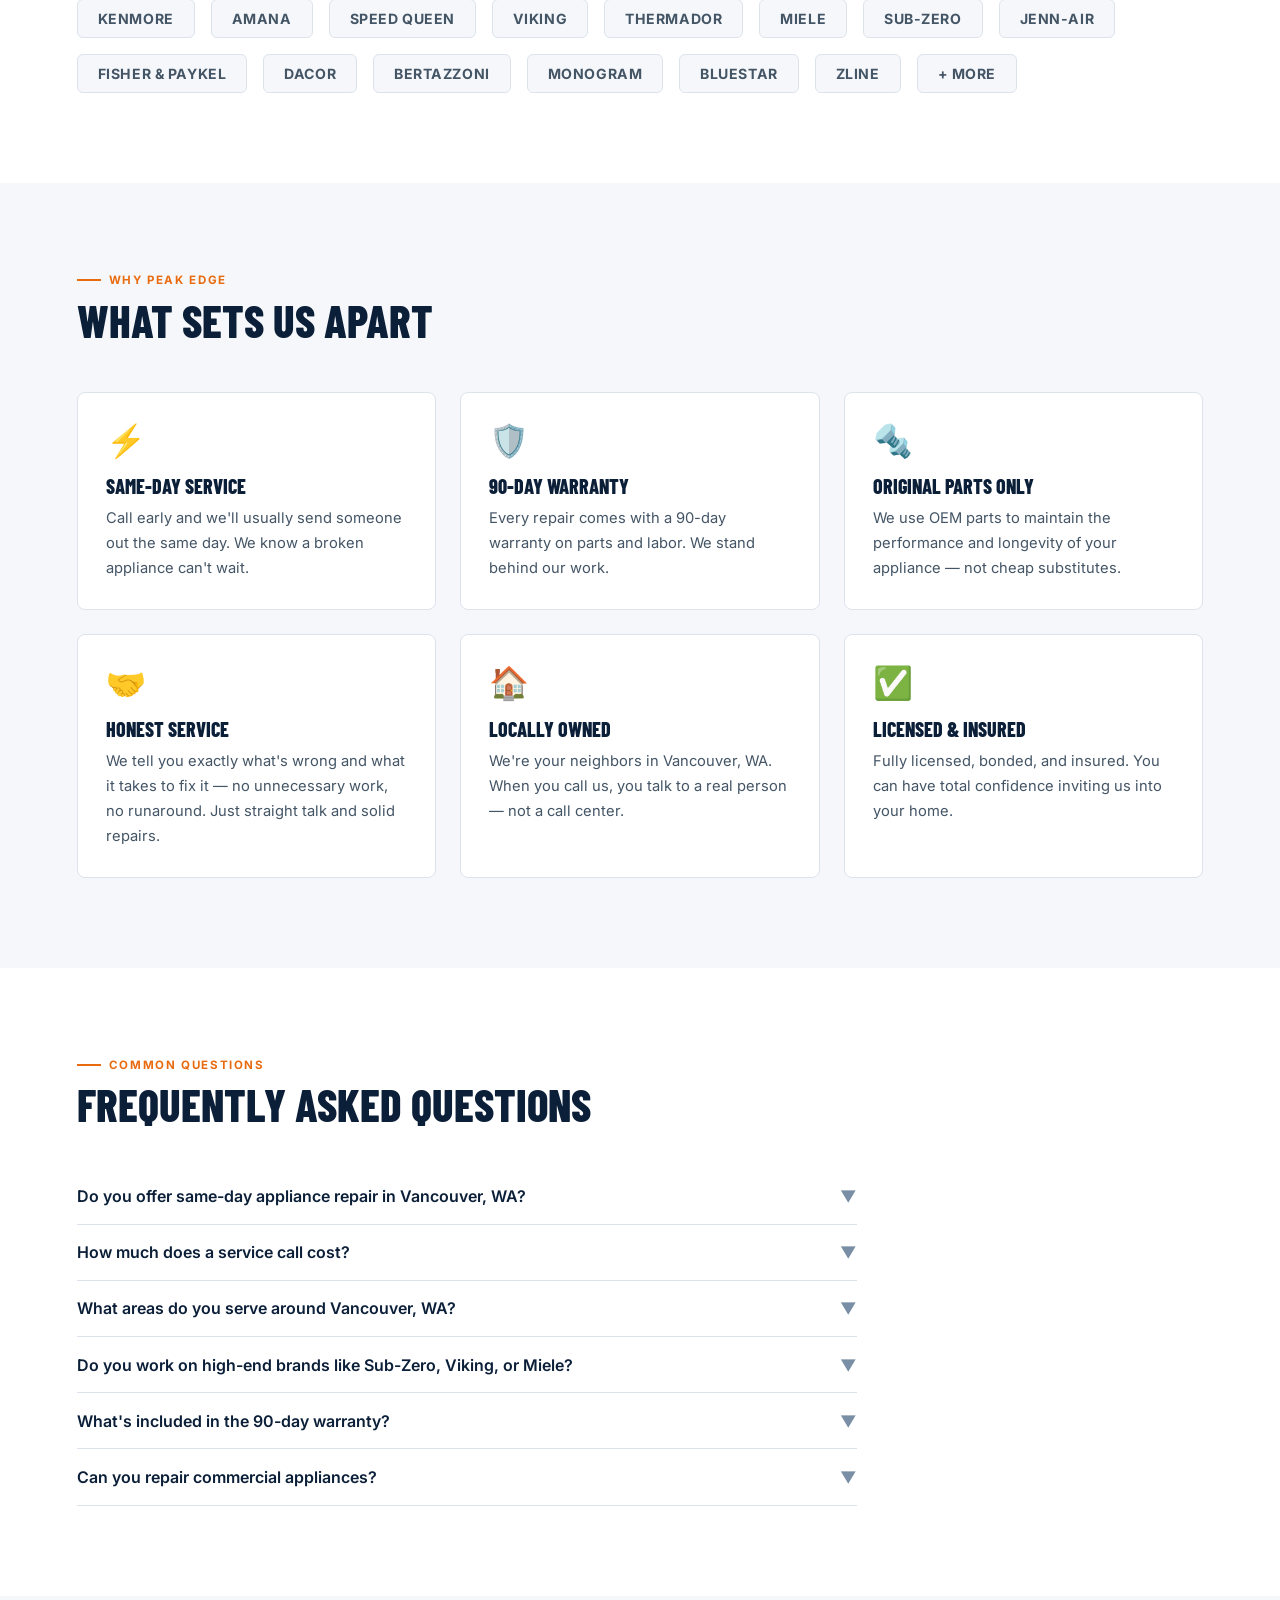
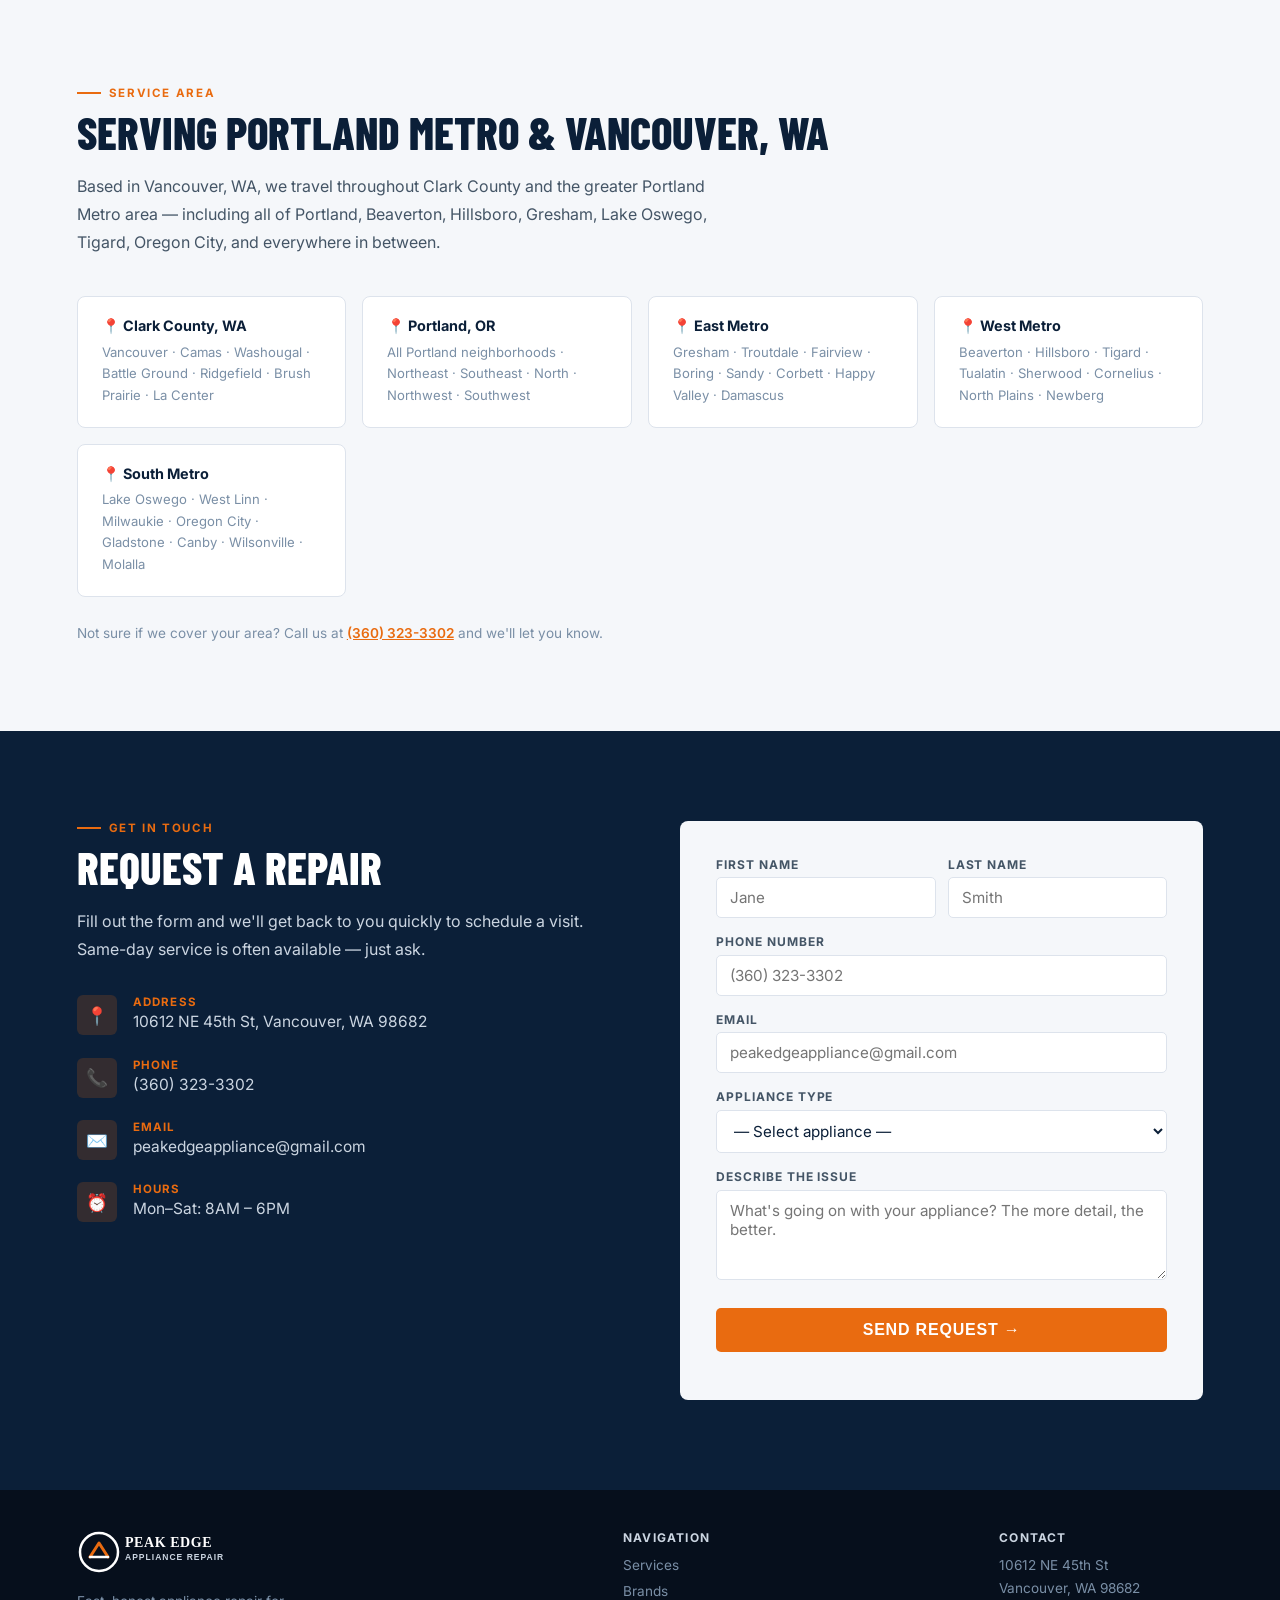
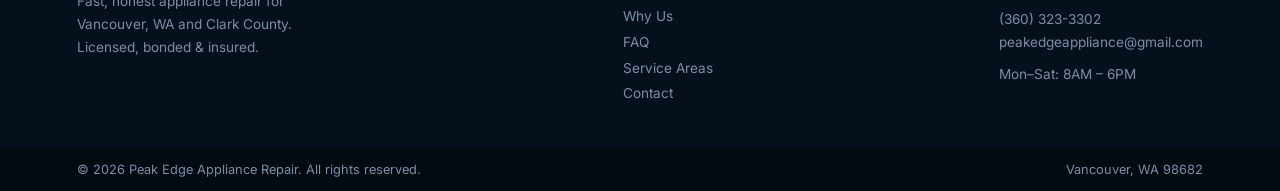
==== commit 98a351eb: "Redesign site to match new mockup with services accordion, gallery, FAQ, brands, and service areas" ====
--- a/index.html
+++ b/index.html
@@ -1,340 +1,556 @@
 <!DOCTYPE html>
 <html lang="en">
 <head>
-<meta charset="UTF-8">
-<meta name="viewport" content="width=device-width, initial-scale=1.0">
+<meta charset="UTF-8"/>
+<meta name="viewport" content="width=device-width, initial-scale=1.0"/>
 <title>Peak Edge Appliance Repair | Vancouver, WA</title>
-<meta name="description" content="Peak Edge Appliance Repair provides fast, reliable repair for refrigerators, washers, dryers, dishwashers, ovens and more in Vancouver, WA. Call (360) 323-3302.">
+<meta name="description" content="Peak Edge Appliance Repair provides fast, reliable repair for refrigerators, washers, dryers, dishwashers, ovens and more in Vancouver, WA. Call (360) 323-3302."/>
 <link rel="preconnect" href="https://fonts.googleapis.com">
 <link rel="preconnect" href="https://fonts.gstatic.com" crossorigin>
-<link href="https://fonts.googleapis.com/css2?family=Poppins:wght@500;600;700;800&family=Inter:wght@400;500;600&display=swap" rel="stylesheet">
+<link href="https://fonts.googleapis.com/css2?family=Barlow+Condensed:wght@600;700;800&family=Inter:wght@400;500;600;700&display=swap" rel="stylesheet"/>
 <link rel="stylesheet" href="styles.css">
+<link rel="icon" href="data:image/svg+xml,<svg xmlns='http://www.w3.org/2000/svg' viewBox='0 0 44 44'><circle cx='22' cy='22' r='20' fill='none' stroke='%230B1F38' stroke-width='3'/><polyline points='13,28 22,12 31,28' fill='none' stroke='%23E96B10' stroke-width='3.5' stroke-linecap='round' stroke-linejoin='round'/><line x1='13' y1='28' x2='31' y2='28' stroke='%230B1F38' stroke-width='3' stroke-linecap='round'/></svg>"/>
 </head>
 <body>
 
-<!-- Top bar -->
+<!-- TOPBAR -->
 <div class="topbar">
-  <div class="container topbar-inner">
-    <div class="topbar-item">
-      <span class="icon">📍</span> 10612 NE 45th St, Vancouver, WA 98682
-    </div>
-    <div class="topbar-item">
-      <span class="icon">🕒</span> Mon–Sat: 8AM–6PM
-    </div>
-    <div class="topbar-item">
-      <a href="tel:+13603233302"><span class="icon">📞</span> (360) 323-3302</a>
-    </div>
+  <div class="topbar-left">
+    <span>📍 Vancouver, WA 98682</span>
+    <a href="mailto:peakedgeappliance@gmail.com">✉ peakedgeappliance@gmail.com</a>
+  </div>
+  <div class="topbar-right">
+    <span class="hours">⏰ Mon–Sat: 8AM – 6PM</span>
   </div>
 </div>
 
-<!-- Header / Nav -->
-<header class="header">
-  <div class="container header-inner">
-    <a href="#home" class="logo">
-      <span class="logo-mark">PE</span>
-      <span class="logo-text">Peak Edge <span>Appliance Repair</span></span>
-    </a>
-    <nav class="nav" id="nav">
-      <a href="#home">Home</a>
-      <a href="#services">Services</a>
-      <a href="#why-us">Why Us</a>
-      <a href="#gallery">Gallery</a>
-      <a href="#service-area">Service Area</a>
-      <a href="#testimonials">Reviews</a>
-      <a href="#contact">Contact</a>
-    </nav>
-    <a href="tel:+13603233302" class="btn btn-primary header-cta">Call Now</a>
-    <button class="nav-toggle" id="navToggle" aria-label="Toggle navigation">
-      <span></span><span></span><span></span>
-    </button>
-  </div>
-</header>
-
-<!-- Hero -->
-<section class="hero" id="home">
-  <div class="container hero-inner">
-    <div class="hero-content">
-      <p class="hero-eyebrow">Trusted Local Appliance Experts</p>
-      <h1>Fast &amp; Reliable Appliance Repair in Vancouver, WA</h1>
-      <p class="hero-sub">
-        From refrigerators to washers, dryers, ovens and dishwashers — Peak Edge Appliance Repair
-        gets your home appliances running like new again. Same-day service, honest pricing,
-        and friendly local technicians you can trust.
-      </p>
-      <div class="hero-actions">
-        <a href="tel:+13603233302" class="btn btn-primary">Call (360) 323-3302</a>
-        <a href="#contact" class="btn btn-outline">Request Service</a>
-      </div>
-      <div class="hero-badges">
-        <div class="badge"><span>✔</span> Same-Day Appointments</div>
-        <div class="badge"><span>✔</span> All Major Brands</div>
-        <div class="badge"><span>✔</span> Upfront, Honest Pricing</div>
-      </div>
-    </div>
-    <div class="hero-visual" aria-hidden="true">
-      <div class="hero-card">
-        <div class="hero-card-icon">🧰</div>
-        <h3>Need Help Today?</h3>
-        <p>Our technicians are ready to diagnose and repair your appliance quickly.</p>
-        <a href="tel:+13603233302" class="btn btn-primary btn-block">Call Now</a>
-        <p class="hero-card-hours">Mon–Sat, 8AM–6PM</p>
-      </div>
-    </div>
-  </div>
-</section>
-
-<!-- Services -->
-<section class="section" id="services">
-  <div class="container">
-    <div class="section-head">
-      <p class="eyebrow">What We Repair</p>
-      <h2>Our Appliance Repair Services</h2>
-      <p class="section-sub">
-        Our experienced technicians repair all major household appliances, regardless of brand or model.
-        We come prepared to diagnose and fix the issue on the first visit whenever possible.
-      </p>
-    </div>
-    <div class="grid services-grid">
-      <div class="card service-card">
-        <div class="service-icon">❄️</div>
-        <h3>Refrigerator Repair</h3>
-        <p>Cooling issues, leaks, strange noises, ice maker problems and more — restored fast.</p>
-      </div>
-      <div class="card service-card">
-        <div class="service-icon">🧺</div>
-        <h3>Washer Repair</h3>
-        <p>Leaks, drainage issues, won't spin or start — we repair all top &amp; front-load washers.</p>
-      </div>
-      <div class="card service-card">
-        <div class="service-icon">🌀</div>
-        <h3>Dryer Repair</h3>
-        <p>No heat, won't turn on, excessive noise or long drying times — quickly diagnosed and fixed.</p>
-      </div>
-      <div class="card service-card">
-        <div class="service-icon">🍽️</div>
-        <h3>Dishwasher Repair</h3>
-        <p>Not draining, not cleaning properly, leaks or error codes — back to spotless in no time.</p>
-      </div>
-      <div class="card service-card">
-        <div class="service-icon">🔥</div>
-        <h3>Oven &amp; Range Repair</h3>
-        <p>Uneven heating, igniter issues, broken elements and control problems — repaired safely.</p>
-      </div>
-      <div class="card service-card">
-        <div class="service-icon">🧊</div>
-        <h3>Freezer Repair</h3>
-        <p>Temperature problems, frost build-up and seal issues handled by trained technicians.</p>
-      </div>
-      <div class="card service-card">
-        <div class="service-icon">🌬️</div>
-        <h3>Microwave Repair</h3>
-        <p>Not heating, sparking, faulty buttons or display issues — fixed by the experts.</p>
-      </div>
-      <div class="card service-card">
-        <div class="service-icon">🛠️</div>
-        <h3>General Maintenance</h3>
-        <p>Routine inspections and tune-ups to keep your appliances running efficiently year-round.</p>
-      </div>
-    </div>
-  </div>
-</section>
-
-<!-- Why Choose Us -->
-<section class="section section-alt" id="why-us">
-  <div class="container">
-    <div class="section-head">
-      <p class="eyebrow">Why Choose Peak Edge</p>
-      <h2>Quality Repairs You Can Count On</h2>
-    </div>
-    <div class="grid why-grid">
-      <div class="why-item">
-        <div class="why-icon">⭐</div>
-        <h3>Experienced Technicians</h3>
-        <p>Our team brings years of hands-on experience repairing appliances from every major manufacturer.</p>
-      </div>
-      <div class="why-item">
-        <div class="why-icon">⏱️</div>
-        <h3>Fast Response Times</h3>
-        <p>We know a broken appliance disrupts your day — we work hard to offer prompt, flexible scheduling.</p>
-      </div>
-      <div class="why-item">
-        <div class="why-icon">💲</div>
-        <h3>Transparent Pricing</h3>
-        <p>No hidden fees or surprise charges. We explain the problem and the cost before any work begins.</p>
-      </div>
-      <div class="why-item">
-        <div class="why-icon">🤝</div>
-        <h3>Locally Owned &amp; Operated</h3>
-        <p>Proudly serving the Vancouver, WA community with friendly, dependable service.</p>
-      </div>
-      <div class="why-item">
-        <div class="why-icon">🔧</div>
-        <h3>Quality Parts</h3>
-        <p>We use durable, manufacturer-approved parts to ensure lasting repairs.</p>
-      </div>
-      <div class="why-item">
-        <div class="why-icon">✅</div>
-        <h3>Satisfaction Guaranteed</h3>
-        <p>We stand behind our work and aren't satisfied until your appliance is running right.</p>
-      </div>
-    </div>
-  </div>
-</section>
-
-<!-- Service Area -->
-<section class="section" id="service-area">
-  <div class="container service-area-inner">
-    <div class="service-area-content">
-      <p class="eyebrow">Where We Work</p>
-      <h2>Proudly Serving Vancouver, WA &amp; Surrounding Areas</h2>
-      <p class="section-sub">
-        Based at 10612 NE 45th St, Vancouver, WA 98682, Peak Edge Appliance Repair provides
-        prompt, professional appliance repair service throughout Vancouver and the surrounding
-        communities. Give us a call to confirm service availability in your neighborhood.
-      </p>
-      <ul class="area-list">
-        <li>Vancouver</li>
-        <li>Camas</li>
-        <li>Battle Ground</li>
-        <li>Ridgefield</li>
-        <li>Washougal</li>
-        <li>Salmon Creek</li>
-      </ul>
-      <a href="tel:+13603233302" class="btn btn-primary">Schedule a Repair</a>
-    </div>
-    <div class="service-area-map">
-      <iframe
-        title="Map showing Peak Edge Appliance Repair location"
-        src="https://www.google.com/maps?q=10612+NE+45th+St,+Vancouver,+WA+98682&output=embed"
-        loading="lazy"
-        referrerpolicy="no-referrer-when-downgrade">
-      </iframe>
-    </div>
-  </div>
-</section>
-
-<!-- Gallery -->
-<section class="section" id="gallery">
-  <div class="container">
-    <div class="section-head">
-      <p class="eyebrow">Our Work</p>
-      <h2>Recent Repairs &amp; Installations</h2>
-      <p class="section-sub">
-        A look at some of the appliance repair and installation jobs completed by our technicians
-        right here in the Vancouver, WA area.
-      </p>
-    </div>
-    <div class="grid gallery-grid">
-      <figure class="gallery-item">
-        <img src="images/dryer-repair.jpg" alt="Technician repairing the drum and blower assembly of a stacked dryer" loading="lazy">
-        <figcaption>Dryer Repair</figcaption>
-      </figure>
-      <figure class="gallery-item">
-        <img src="images/wine-fridge-repair.jpg" alt="Built-in wine and beverage refrigerator serviced and ready for use" loading="lazy">
-        <figcaption>Beverage Fridge Service</figcaption>
-      </figure>
-      <figure class="gallery-item">
-        <img src="images/washer-installation.jpg" alt="Newly installed top-load washing machine in a laundry room" loading="lazy">
-        <figcaption>Washer Installation</figcaption>
-      </figure>
-      <figure class="gallery-item">
-        <img src="images/range-repair.jpg" alt="Professional gas range repaired and cleaned on a kitchen countertop" loading="lazy">
-        <figcaption>Gas Range Repair</figcaption>
-      </figure>
-      <figure class="gallery-item">
-        <img src="images/refrigerator-repair.jpg" alt="Stainless steel side-by-side refrigerator repaired and running" loading="lazy">
-        <figcaption>Refrigerator Repair</figcaption>
-      </figure>
-    </div>
-  </div>
-</section>
-
-<!-- Testimonials -->
-<section class="section section-alt" id="testimonials">
-  <div class="container">
-    <div class="section-head">
-      <p class="eyebrow">Customer Reviews</p>
-      <h2>What Our Customers Say</h2>
-    </div>
-    <div class="grid testimonial-grid">
-      <div class="card testimonial-card">
-        <div class="stars">★★★★★</div>
-        <p>"Showed up on time and fixed our refrigerator the same day. Friendly, professional, and reasonably priced. Highly recommend!"</p>
-        <div class="testimonial-author">— Jessica M., Vancouver, WA</div>
-      </div>
-      <div class="card testimonial-card">
-        <div class="stars">★★★★★</div>
-        <p>"Our dryer wasn't heating up and they diagnosed the issue right away. Great communication from start to finish."</p>
-        <div class="testimonial-author">— Mark T., Camas, WA</div>
-      </div>
-      <div class="card testimonial-card">
-        <div class="stars">★★★★★</div>
-        <p>"Honest pricing and quality work. I'll definitely be calling Peak Edge again for any future appliance issues."</p>
-        <div class="testimonial-author">— Sarah L., Battle Ground, WA</div>
-      </div>
-    </div>
-  </div>
-</section>
-
-<!-- Contact -->
-<section class="section" id="contact">
-  <div class="container contact-inner">
-    <div class="contact-info">
-      <p class="eyebrow">Get In Touch</p>
-      <h2>Request Your Appliance Repair Today</h2>
-      <p class="section-sub">
-        Have a question or need to schedule a repair? Reach out using the form, or contact us
-        directly using the information below.
-      </p>
-      <ul class="contact-list">
-        <li><span class="icon">📍</span> 10612 NE 45th St, Vancouver, WA 98682</li>
-        <li><span class="icon">📞</span> <a href="tel:+13603233302">(360) 323-3302</a></li>
-        <li><span class="icon">✉️</span> <a href="mailto:peakedgeappliance@gmail.com">peakedgeappliance@gmail.com</a></li>
-        <li><span class="icon">🕒</span> Monday – Saturday: 8AM – 6PM</li>
-      </ul>
-    </div>
-    <form class="contact-form" id="contactForm">
-      <h3>Send Us a Message</h3>
-      <label for="name">Full Name</label>
-      <input type="text" id="name" name="name" placeholder="Your name" required>
-
-      <label for="phone">Phone Number</label>
-      <input type="tel" id="phone" name="phone" placeholder="(360) 555-0123" required>
-
-      <label for="email">Email Address</label>
-      <input type="email" id="email" name="email" placeholder="you@example.com" required>
-
-      <label for="appliance">Appliance / Service Needed</label>
-      <input type="text" id="appliance" name="appliance" placeholder="e.g. Refrigerator not cooling">
-
-      <label for="message">Message</label>
-      <textarea id="message" name="message" rows="4" placeholder="Tell us about the issue..." required></textarea>
-
-      <button type="submit" class="btn btn-primary btn-block">Send Message</button>
-      <p class="form-note" id="formNote"></p>
+<!-- NAV -->
+<nav>
+  <a href="#" class="nav-logo" style="display:flex;align-items:center;"><svg xmlns="http://www.w3.org/2000/svg" viewBox="0 0 180 44" height="44" width="180" aria-label="Peak Edge Appliance Repair logo">
+  <circle cx="22" cy="22" r="19" fill="none" stroke="#0B1F38" stroke-width="2.5"/>
+  <polyline points="13,27 22,13 31,27" fill="none" stroke="#E96B10" stroke-width="3" stroke-linecap="round" stroke-linejoin="round"/>
+  <line x1="13" y1="27" x2="31" y2="27" stroke="#0B1F38" stroke-width="2.5" stroke-linecap="round"/>
+  <text x="48" y="17" font-family="Georgia,serif" font-size="14" font-weight="700" fill="#0B1F38" letter-spacing="0.04em">PEAK EDGE</text>
+  <text x="48" y="30" font-family="Arial,sans-serif" font-size="8.5" fill="#7A8FA6" letter-spacing="0.12em">APPLIANCE REPAIR</text>
+</svg></a>
+  <ul class="nav-links" id="navLinks">
+    <li><a href="#services">Services</a></li>
+    <li><a href="#why">Why Us</a></li>
+    <li><a href="#faq">FAQ</a></li>
+    <li><a href="#areas">Areas</a></li>
+    <li><a href="tel:3603233302" class="nav-phone">📞 (360) 323-3302</a></li>
+  </ul>
+  <button class="nav-toggle" id="navToggle" aria-label="Toggle navigation">
+    <span></span><span></span><span></span>
+  </button>
+</nav>
+
+<!-- HERO -->
+<section id="hero">
+  <div class="hero-left">
+    <div class="hero-eyebrow">Licensed &amp; Insured · Vancouver, WA</div>
+    <h1>Appliance Repair<br/>That <em>Actually</em><br/>Gets Done Right</h1>
+    <p class="hero-sub">
+      When your fridge stops cooling or your washer quits mid-cycle, you need someone who shows up fast and fixes it right the first time. That's Peak Edge — your local Vancouver, WA repair team.
+    </p>
+    <div class="hero-trust">
+      <span class="trust-chip">✅ Same-Day Available</span>
+      <span class="trust-chip">🔩 All Major Brands</span>
+      <span class="trust-chip">⭐ 5-Star Rated Service</span>
+      <span class="trust-chip">🛡️ 90-Day Warranty</span>
+    </div>
+  </div>
+
+  <div class="hero-form-card">
+    <h2>Request a Repair</h2>
+    <p>Fill out the form and we'll call you back fast.</p>
+    <form id="heroForm">
+      <div class="form-row">
+        <div class="form-group">
+          <label>First Name</label>
+          <input type="text" placeholder="Jane" required/>
+        </div>
+        <div class="form-group">
+          <label>Last Name</label>
+          <input type="text" placeholder="Smith" required/>
+        </div>
+      </div>
+      <div class="form-group">
+        <label>Phone Number</label>
+        <input type="tel" placeholder="(360) 323-3302" required/>
+      </div>
+      <div class="form-group">
+        <label>Appliance</label>
+        <select>
+          <option value="">— Select appliance —</option>
+          <option>Refrigerator</option>
+          <option>Washer</option>
+          <option>Dryer</option>
+          <option>Oven / Range / Stove</option>
+          <option>Dishwasher</option>
+          <option>Other</option>
+        </select>
+      </div>
+      <div class="form-group">
+        <label>Describe the Issue</label>
+        <textarea placeholder="What's happening with your appliance?" required></textarea>
+      </div>
+      <button type="submit" class="btn-submit">Send Request →</button>
+      <p class="form-note" id="heroFormNote"></p>
     </form>
   </div>
 </section>
 
-<!-- Footer -->
-<footer class="footer">
-  <div class="container footer-inner">
-    <div class="footer-brand">
-      <span class="logo-mark">PE</span>
-      <span class="logo-text">Peak Edge <span>Appliance Repair</span></span>
-    </div>
-    <p class="footer-tagline">Reliable appliance repair for Vancouver, WA &amp; the surrounding area.</p>
-    <div class="footer-links">
-      <a href="#services">Services</a>
-      <a href="#why-us">Why Us</a>
-      <a href="#service-area">Service Area</a>
-      <a href="#contact">Contact</a>
-    </div>
-    <p class="footer-copy">&copy; <span id="year"></span> Peak Edge Appliance Repair. All rights reserved.</p>
+<!-- TRUST BAR -->
+<div class="trust-bar">
+  <div class="trust-item"><span class="icon">⚡</span> Same-Day Service Available</div>
+  <div class="trust-item"><span class="icon">🏠</span> Locally Owned &amp; Operated</div>
+  <div class="trust-item"><span class="icon">🔧</span> All Major Brands Serviced</div>
+  <div class="trust-item"><span class="icon">🛡️</span> 90-Day Parts &amp; Labor Warranty</div>
+</div>
+
+<!-- SERVICES -->
+<section id="services">
+  <div class="services-intro">
+    <div class="sec-label">What We Fix</div>
+    <h2 class="sec-title">Appliance Repair Services</h2>
+    <p>From refrigerators to dishwashers, we handle all major household appliances. Most repairs are completed in a single visit.</p>
+  </div>
+
+  <div class="service-block">
+    <div class="service-block-header open" onclick="toggleSvc(this)">
+      <span class="svc-icon">🧊</span>
+      <div class="svc-title-wrap">
+        <div class="svc-title">Refrigerator Repair</div>
+        <div class="svc-sub">All styles including French door, side-by-side, built-in</div>
+      </div>
+      <span class="svc-chevron open">▼</span>
+    </div>
+    <div class="service-block-body open">
+      <p>When your fridge stops cooling, it becomes an emergency — especially in the summer. Whether it's a Whirlpool, LG, GE, or Samsung, we diagnose and fix the problem fast, using original parts so the repair lasts.</p>
+      <div class="svc-list">
+        <span class="svc-tag">Not cooling</span>
+        <span class="svc-tag">Leaking water</span>
+        <span class="svc-tag">Ice maker broken</span>
+        <span class="svc-tag">Strange noises</span>
+        <span class="svc-tag">Error codes</span>
+        <span class="svc-tag">Compressor issues</span>
+        <span class="svc-tag">Freezer not freezing</span>
+        <span class="svc-tag">Door seal replacement</span>
+      </div>
+    </div>
+  </div>
+
+  <div class="service-block">
+    <div class="service-block-header" onclick="toggleSvc(this)">
+      <span class="svc-icon">🫧</span>
+      <div class="svc-title-wrap">
+        <div class="svc-title">Washer Repair</div>
+        <div class="svc-sub">Top-load, front-load, stackable units</div>
+      </div>
+      <span class="svc-chevron">▼</span>
+    </div>
+    <div class="service-block-body">
+      <p>Washers can fail at the worst times. We fix front-load and top-load machines across all major brands, in most cases getting it running again in a single visit.</p>
+      <div class="svc-list">
+        <span class="svc-tag">Won't spin</span>
+        <span class="svc-tag">Won't drain</span>
+        <span class="svc-tag">Leaking</span>
+        <span class="svc-tag">Won't turn on</span>
+        <span class="svc-tag">Error codes (LE, 4E, UE, 5E)</span>
+        <span class="svc-tag">Control board issues</span>
+        <span class="svc-tag">Loud banging</span>
+        <span class="svc-tag">Drum not turning</span>
+      </div>
+    </div>
+  </div>
+
+  <div class="service-block">
+    <div class="service-block-header" onclick="toggleSvc(this)">
+      <span class="svc-icon">🌀</span>
+      <div class="svc-title-wrap">
+        <div class="svc-title">Dryer Repair</div>
+        <div class="svc-sub">Gas &amp; electric, all brands</div>
+      </div>
+      <span class="svc-chevron">▼</span>
+    </div>
+    <div class="service-block-body">
+      <p>If your dryer runs but won't heat, stops mid-cycle, or sounds like something is tumbling in there that shouldn't be — we'll track it down. We also do dryer vent cleaning, which most homes need once a year.</p>
+      <div class="svc-list">
+        <span class="svc-tag">No heat</span>
+        <span class="svc-tag">Shuts off early</span>
+        <span class="svc-tag">Takes too long</span>
+        <span class="svc-tag">Squeaking or banging</span>
+        <span class="svc-tag">Burnt smell</span>
+        <span class="svc-tag">Won't start</span>
+        <span class="svc-tag">Vent cleaning</span>
+      </div>
+    </div>
+  </div>
+
+  <div class="service-block">
+    <div class="service-block-header" onclick="toggleSvc(this)">
+      <span class="svc-icon">🔥</span>
+      <div class="svc-title-wrap">
+        <div class="svc-title">Oven, Range &amp; Stove Repair</div>
+        <div class="svc-sub">Gas &amp; electric, freestanding &amp; built-in</div>
+      </div>
+      <span class="svc-chevron">▼</span>
+    </div>
+    <div class="service-block-body">
+      <p>A working stove and oven is essential every day. We service gas and electric models and carry parts for the most common repairs.</p>
+      <div class="svc-list">
+        <span class="svc-tag">Burner won't ignite</span>
+        <span class="svc-tag">Oven not heating</span>
+        <span class="svc-tag">Uneven temperature</span>
+        <span class="svc-tag">Gas smell / ignition issues</span>
+        <span class="svc-tag">Control panel not responding</span>
+        <span class="svc-tag">Door hinge repair</span>
+        <span class="svc-tag">Bake element replacement</span>
+      </div>
+    </div>
+  </div>
+
+  <div class="service-block">
+    <div class="service-block-header" onclick="toggleSvc(this)">
+      <span class="svc-icon">🍽️</span>
+      <div class="svc-title-wrap">
+        <div class="svc-title">Dishwasher Repair</div>
+        <div class="svc-sub">All major brands including Bosch, KitchenAid, Samsung</div>
+      </div>
+      <span class="svc-chevron">▼</span>
+    </div>
+    <div class="service-block-body">
+      <p>Dishwashers save time and water — when they work. If yours isn't draining, leaking, or leaving dishes dirty, we can help get it back on track.</p>
+      <div class="svc-list">
+        <span class="svc-tag">Not draining</span>
+        <span class="svc-tag">Water not heating</span>
+        <span class="svc-tag">Leaking</span>
+        <span class="svc-tag">Not cleaning dishes</span>
+        <span class="svc-tag">Control panel issues</span>
+        <span class="svc-tag">Bad smells</span>
+        <span class="svc-tag">Door latch broken</span>
+      </div>
+    </div>
+  </div>
+</section>
+
+<!-- GALLERY -->
+<section id="gallery" style="background:var(--white);">
+  <div class="sec-label">Our Work</div>
+  <h2 class="sec-title">Real Repairs. Real Results.</h2>
+  <p style="color:var(--mid);line-height:1.75;max-width:600px;margin-bottom:3rem;">These are actual appliances we've repaired for customers right here in the Vancouver, WA area.</p>
+  <div class="gallery-grid">
+    <div class="gal-item gal-large">
+      <img src="images/refrigerator-repair.jpg" alt="Stainless steel refrigerator repaired in Vancouver, WA" loading="lazy">
+      <div class="gal-label">Refrigerator Repair · Vancouver, WA</div>
+    </div>
+    <div class="gal-item">
+      <img src="images/ge-wall-oven-repair.jpg" alt="GE Profile wall oven repaired" loading="lazy">
+      <div class="gal-label">GE Profile Wall Oven</div>
+    </div>
+    <div class="gal-item">
+      <img src="images/wine-fridge-repair.jpg" alt="Built-in wine refrigerator serviced" loading="lazy">
+      <div class="gal-label">Wine Refrigerator Repair</div>
+    </div>
+    <div class="gal-item">
+      <img src="images/evaporator-coil-repair.jpg" alt="Evaporator coil cleaned and repaired" loading="lazy">
+      <div class="gal-label">Evaporator Coil Repair · Vancouver, WA</div>
+    </div>
+    <div class="gal-item">
+      <img src="images/microwave-repair.jpg" alt="Microwave repaired" loading="lazy">
+      <div class="gal-label">Microwave Repair · Vancouver, WA</div>
+    </div>
+    <div class="gal-item">
+      <img src="images/dryer-internal-repair.jpg" alt="Internal dryer components repaired" loading="lazy">
+      <div class="gal-label">Dryer Repair · Internal Components</div>
+    </div>
+    <div class="gal-item">
+      <img src="images/dryer-drum-repair.jpg" alt="Dryer drum repaired" loading="lazy">
+      <div class="gal-label">Dryer Drum Repair</div>
+    </div>
+    <div class="gal-item">
+      <img src="images/dryer-repair-complete.jpg" alt="Dryer repair completed and running again" loading="lazy">
+      <div class="gal-label">Dryer Repair Complete · Running Again</div>
+    </div>
+  </div>
+</section>
+
+<!-- BRANDS -->
+<section id="brands">
+  <div class="sec-label">Multi-Brand Support</div>
+  <h2 class="sec-title">We Service All Major Brands</h2>
+  <p style="color:var(--mid);line-height:1.75;max-width:580px;">No matter the make or model, our technicians know the specifics of each brand to ensure fast and accurate repairs.</p>
+  <div class="brands-grid">
+    <span class="brand-pill">Whirlpool</span>
+    <span class="brand-pill">LG</span>
+    <span class="brand-pill">Samsung</span>
+    <span class="brand-pill">GE</span>
+    <span class="brand-pill">Maytag</span>
+    <span class="brand-pill">Bosch</span>
+    <span class="brand-pill">KitchenAid</span>
+    <span class="brand-pill">Frigidaire</span>
+    <span class="brand-pill">Electrolux</span>
+    <span class="brand-pill">Kenmore</span>
+    <span class="brand-pill">Amana</span>
+    <span class="brand-pill">Speed Queen</span>
+    <span class="brand-pill">Viking</span>
+    <span class="brand-pill">Thermador</span>
+    <span class="brand-pill">Miele</span>
+    <span class="brand-pill">Sub-Zero</span>
+    <span class="brand-pill">Jenn-Air</span>
+    <span class="brand-pill">Fisher &amp; Paykel</span>
+    <span class="brand-pill">Dacor</span>
+    <span class="brand-pill">Bertazzoni</span>
+    <span class="brand-pill">Monogram</span>
+    <span class="brand-pill">BlueStar</span>
+    <span class="brand-pill">ZLINE</span>
+    <span class="brand-pill">+ More</span>
+  </div>
+</section>
+
+<!-- WHY US -->
+<section id="why">
+  <div class="sec-label">Why Peak Edge</div>
+  <h2 class="sec-title">What Sets Us Apart</h2>
+  <div class="why-grid">
+    <div class="why-card">
+      <div class="wi">⚡</div>
+      <h3>Same-Day Service</h3>
+      <p>Call early and we'll usually send someone out the same day. We know a broken appliance can't wait.</p>
+    </div>
+    <div class="why-card">
+      <div class="wi">🛡️</div>
+      <h3>90-Day Warranty</h3>
+      <p>Every repair comes with a 90-day warranty on parts and labor. We stand behind our work.</p>
+    </div>
+    <div class="why-card">
+      <div class="wi">🔩</div>
+      <h3>Original Parts Only</h3>
+      <p>We use OEM parts to maintain the performance and longevity of your appliance — not cheap substitutes.</p>
+    </div>
+    <div class="why-card">
+      <div class="wi">🤝</div>
+      <h3>Honest Service</h3>
+      <p>We tell you exactly what's wrong and what it takes to fix it — no unnecessary work, no runaround. Just straight talk and solid repairs.</p>
+    </div>
+    <div class="why-card">
+      <div class="wi">🏠</div>
+      <h3>Locally Owned</h3>
+      <p>We're your neighbors in Vancouver, WA. When you call us, you talk to a real person — not a call center.</p>
+    </div>
+    <div class="why-card">
+      <div class="wi">✅</div>
+      <h3>Licensed &amp; Insured</h3>
+      <p>Fully licensed, bonded, and insured. You can have total confidence inviting us into your home.</p>
+    </div>
+  </div>
+</section>
+
+<!-- FAQ -->
+<section id="faq">
+  <div class="sec-label">Common Questions</div>
+  <h2 class="sec-title">Frequently Asked Questions</h2>
+  <div class="faq-wrap">
+
+    <div class="faq-item">
+      <div class="faq-q" onclick="toggleFaq(this)">
+        Do you offer same-day appliance repair in Vancouver, WA?
+        <span class="faq-arrow">▼</span>
+      </div>
+      <div class="faq-a">Yes! If you call early in the day, we can often dispatch a technician the same day. We know a broken fridge or washer is an urgent situation, so we make every effort to get there fast.</div>
+    </div>
+
+    <div class="faq-item">
+      <div class="faq-q" onclick="toggleFaq(this)">
+        How much does a service call cost?
+        <span class="faq-arrow">▼</span>
+      </div>
+      <div class="faq-a">We charge a service call fee to come out and diagnose the problem. If you proceed with the repair, that fee is applied toward the total cost. You'll always know the price before any work begins.</div>
+    </div>
+
+    <div class="faq-item">
+      <div class="faq-q" onclick="toggleFaq(this)">
+        What areas do you serve around Vancouver, WA?
+        <span class="faq-arrow">▼</span>
+      </div>
+      <div class="faq-a">We serve Vancouver and the surrounding Clark County area, including Camas, Washougal, Battle Ground, Ridgefield, La Center, and nearby communities. See our full service area below.</div>
+    </div>
+
+    <div class="faq-item">
+      <div class="faq-q" onclick="toggleFaq(this)">
+        Do you work on high-end brands like Sub-Zero, Viking, or Miele?
+        <span class="faq-arrow">▼</span>
+      </div>
+      <div class="faq-a">Absolutely. We have experience with premium and luxury appliance brands and use OEM (original equipment manufacturer) parts to ensure the repair meets the manufacturer's standards.</div>
+    </div>
+
+    <div class="faq-item">
+      <div class="faq-q" onclick="toggleFaq(this)">
+        What's included in the 90-day warranty?
+        <span class="faq-arrow">▼</span>
+      </div>
+      <div class="faq-a">The warranty covers both parts and labor for 90 days after the repair. If the same issue comes back within that period, we'll fix it at no additional charge.</div>
+    </div>
+
+    <div class="faq-item">
+      <div class="faq-q" onclick="toggleFaq(this)">
+        Can you repair commercial appliances?
+        <span class="faq-arrow">▼</span>
+      </div>
+      <div class="faq-a">Yes — in addition to residential appliances, we also service commercial equipment. Contact us to discuss your specific needs and we'll let you know if it's a good fit.</div>
+    </div>
+
+  </div>
+</section>
+
+<!-- AREAS -->
+<section id="areas">
+  <div class="sec-label">Service Area</div>
+  <h2 class="sec-title">Serving Portland Metro &amp; Vancouver, WA</h2>
+  <p style="color:var(--mid);line-height:1.75;max-width:660px;margin-bottom:2.5rem;">
+    Based in Vancouver, WA, we travel throughout Clark County and the greater Portland Metro area — including all of Portland, Beaverton, Hillsboro, Gresham, Lake Oswego, Tigard, Oregon City, and everywhere in between.
+  </p>
+  <div class="areas-regions">
+    <div class="region-card">
+      <div class="region-title">📍 Clark County, WA</div>
+      <div class="region-cities">Vancouver · Camas · Washougal · Battle Ground · Ridgefield · Brush Prairie · La Center</div>
+    </div>
+    <div class="region-card">
+      <div class="region-title">📍 Portland, OR</div>
+      <div class="region-cities">All Portland neighborhoods · Northeast · Southeast · North · Northwest · Southwest</div>
+    </div>
+    <div class="region-card">
+      <div class="region-title">📍 East Metro</div>
+      <div class="region-cities">Gresham · Troutdale · Fairview · Boring · Sandy · Corbett · Happy Valley · Damascus</div>
+    </div>
+    <div class="region-card">
+      <div class="region-title">📍 West Metro</div>
+      <div class="region-cities">Beaverton · Hillsboro · Tigard · Tualatin · Sherwood · Cornelius · North Plains · Newberg</div>
+    </div>
+    <div class="region-card">
+      <div class="region-title">📍 South Metro</div>
+      <div class="region-cities">Lake Oswego · West Linn · Milwaukie · Oregon City · Gladstone · Canby · Wilsonville · Molalla</div>
+    </div>
+  </div>
+  <p style="color:var(--light);font-size:0.85rem;margin-top:1.75rem;">Not sure if we cover your area? Call us at <a href="tel:3603233302" style="color:var(--orange);font-weight:600;">(360) 323-3302</a> and we'll let you know.</p>
+</section>
+
+<!-- CONTACT -->
+<section id="contact">
+  <div class="contact-grid">
+    <div>
+      <div class="sec-label">Get In Touch</div>
+      <h2 class="sec-title">Request a Repair</h2>
+      <p class="intro">Fill out the form and we'll get back to you quickly to schedule a visit. Same-day service is often available — just ask.</p>
+      <div class="cdetail">
+        <div class="cdetail-icon">📍</div>
+        <div class="cdetail-text">
+          <strong>Address</strong>
+          <span>10612 NE 45th St, Vancouver, WA 98682</span>
+        </div>
+      </div>
+      <div class="cdetail">
+        <div class="cdetail-icon">📞</div>
+        <div class="cdetail-text">
+          <strong>Phone</strong>
+          <span><a href="tel:+13603233302" style="color:inherit;text-decoration:none;">(360) 323-3302</a></span>
+        </div>
+      </div>
+      <div class="cdetail">
+        <div class="cdetail-icon">✉️</div>
+        <div class="cdetail-text">
+          <strong>Email</strong>
+          <span><a href="mailto:peakedgeappliance@gmail.com" style="color:inherit;text-decoration:none;">peakedgeappliance@gmail.com</a></span>
+        </div>
+      </div>
+      <div class="cdetail">
+        <div class="cdetail-icon">⏰</div>
+        <div class="cdetail-text">
+          <strong>Hours</strong>
+          <span>Mon–Sat: 8AM – 6PM</span>
+        </div>
+      </div>
+    </div>
+
+    <div class="contact-form-card">
+      <form id="contactForm">
+        <div class="form-row">
+          <div class="form-group">
+            <label>First Name</label>
+            <input type="text" placeholder="Jane" required/>
+          </div>
+          <div class="form-group">
+            <label>Last Name</label>
+            <input type="text" placeholder="Smith" required/>
+          </div>
+        </div>
+        <div class="form-group">
+          <label>Phone Number</label>
+          <input type="tel" placeholder="(360) 323-3302" required/>
+        </div>
+        <div class="form-group">
+          <label>Email</label>
+          <input type="email" placeholder="peakedgeappliance@gmail.com" required/>
+        </div>
+        <div class="form-group">
+          <label>Appliance Type</label>
+          <select>
+            <option value="">— Select appliance —</option>
+            <option>Refrigerator</option>
+            <option>Washer</option>
+            <option>Dryer</option>
+            <option>Oven / Range / Stove</option>
+            <option>Dishwasher</option>
+            <option>Other</option>
+          </select>
+        </div>
+        <div class="form-group">
+          <label>Describe the Issue</label>
+          <textarea placeholder="What's going on with your appliance? The more detail, the better." required></textarea>
+        </div>
+        <button type="submit" class="btn-submit">Send Request →</button>
+        <p class="form-note" id="contactFormNote"></p>
+      </form>
+    </div>
+  </div>
+</section>
+
+<!-- FOOTER -->
+<footer>
+  <div class="foot-col">
+    <div class="foot-logo"><svg xmlns="http://www.w3.org/2000/svg" viewBox="0 0 180 44" height="44" width="180" aria-label="Peak Edge Appliance Repair logo">
+  <circle cx="22" cy="22" r="19" fill="none" stroke="#ffffff" stroke-width="2.5"/>
+  <polyline points="13,27 22,13 31,27" fill="none" stroke="#E96B10" stroke-width="3" stroke-linecap="round" stroke-linejoin="round"/>
+  <line x1="13" y1="27" x2="31" y2="27" stroke="#ffffff" stroke-width="2.5" stroke-linecap="round"/>
+  <text x="48" y="17" font-family="Georgia,serif" font-size="14" font-weight="700" fill="#ffffff" letter-spacing="0.04em">PEAK EDGE</text>
+  <text x="48" y="30" font-family="Arial,sans-serif" font-size="8.5" fill="#CBD5E1" letter-spacing="0.12em">APPLIANCE REPAIR</text>
+</svg></div>
+    <p style="margin-top:0.75rem;max-width:260px;">Fast, honest appliance repair for Vancouver, WA and Clark County. Licensed, bonded &amp; insured.</p>
+  </div>
+  <div class="foot-col">
+    <h4>Navigation</h4>
+    <ul class="foot-links">
+      <li><a href="#services">Services</a></li>
+      <li><a href="#brands">Brands</a></li>
+      <li><a href="#why">Why Us</a></li>
+      <li><a href="#faq">FAQ</a></li>
+      <li><a href="#areas">Service Areas</a></li>
+      <li><a href="#contact">Contact</a></li>
+    </ul>
+  </div>
+  <div class="foot-col">
+    <h4>Contact</h4>
+    <p>10612 NE 45th St<br/>Vancouver, WA 98682</p>
+    <p style="margin-top:0.5rem;">(360) 323-3302</p>
+    <p>peakedgeappliance@gmail.com</p>
+    <p style="margin-top:0.5rem;">Mon–Sat: 8AM – 6PM</p>
   </div>
 </footer>
-
-<a href="tel:+13603233302" class="mobile-call-bar">📞 Call (360) 323-3302</a>
+<div class="foot-bottom">
+  <p>© <span id="year"></span> Peak Edge Appliance Repair. All rights reserved.</p>
+  <p>Vancouver, WA 98682</p>
+</div>
 
 <script src="script.js"></script>
 </body>
--- a/styles.css
+++ b/styles.css
@@ -1,157 +1,65 @@
+*, *::before, *::after { box-sizing: border-box; margin: 0; padding: 0; }
+
 :root {
-  --color-primary: #1e6fd9;
-  --color-primary-dark: #14529f;
-  --color-accent: #ff8c1a;
-  --color-dark: #102a43;
-  --color-text: #334155;
-  --color-muted: #64748b;
-  --color-bg-alt: #f4f7fb;
-  --color-border: #e2e8f0;
-  --max-width: 1180px;
-  --radius: 12px;
-  --shadow: 0 10px 30px rgba(16, 42, 67, 0.08);
-  --font-heading: 'Poppins', sans-serif;
-  --font-body: 'Inter', sans-serif;
-}
-
-* { box-sizing: border-box; }
+  --navy:      #0B1F38;
+  --navy-mid:  #163357;
+  --orange:    #E96B10;
+  --orange-lt: #F57C34;
+  --silver:    #CBD5E1;
+  --off:       #F5F7FA;
+  --white:     #FFFFFF;
+  --mid:       #445566;
+  --light:     #7A8FA6;
+  --border:    #DDE3EC;
+}
 
 html { scroll-behavior: smooth; }
-
-body {
-  margin: 0;
-  font-family: var(--font-body);
-  color: var(--color-text);
-  line-height: 1.6;
-  background: #fff;
-}
-
-img { max-width: 100%; display: block; }
-
-a { color: var(--color-primary); text-decoration: none; }
-
-h1, h2, h3, h4 {
-  font-family: var(--font-heading);
-  color: var(--color-dark);
-  margin: 0 0 0.5em;
-  line-height: 1.2;
-}
-
-p { margin: 0 0 1em; }
-
-.container {
-  max-width: var(--max-width);
-  margin: 0 auto;
-  padding: 0 24px;
-}
-
-/* Buttons */
-.btn {
-  display: inline-block;
-  padding: 14px 28px;
-  border-radius: 8px;
-  font-weight: 600;
-  font-size: 1rem;
+body { font-family: 'Inter', sans-serif; color: var(--navy); background: var(--white); }
+
+/* ── TOPBAR ── */
+.topbar {
+  background: var(--navy);
+  padding: 8px 6vw;
+  display: flex; align-items: center; justify-content: space-between;
+  flex-wrap: wrap; gap: 6px;
+}
+.topbar-left { display: flex; align-items: center; gap: 1.5rem; }
+.topbar a, .topbar span {
+  color: var(--silver); font-size: 0.82rem; text-decoration: none;
+  display: flex; align-items: center; gap: 5px;
+}
+.topbar a:hover { color: var(--orange-lt); }
+.topbar-right { display: flex; align-items: center; gap: 1rem; }
+.topbar .hours { color: var(--silver); font-size: 0.82rem; }
+
+/* ── NAV ── */
+nav {
+  background: var(--white);
+  border-bottom: 2px solid var(--border);
+  position: sticky; top: 0; z-index: 200;
+  display: flex; align-items: center; justify-content: space-between;
+  padding: 0 6vw; height: 68px;
+}
+.nav-logo {
+  font-family: 'Barlow Condensed', sans-serif;
+  font-size: 1.4rem; font-weight: 800;
+  color: var(--navy); text-transform: uppercase; letter-spacing: 0.02em;
   text-decoration: none;
-  border: 2px solid transparent;
-  cursor: pointer;
-  transition: all 0.2s ease;
-  text-align: center;
-}
-.btn-primary {
-  background: var(--color-accent);
-  color: #fff;
-}
-.btn-primary:hover {
-  background: #e87b00;
-}
-.btn-outline {
-  background: transparent;
-  border-color: #fff;
-  color: #fff;
-}
-.btn-outline:hover {
-  background: rgba(255,255,255,0.15);
-}
-.btn-block { width: 100%; }
-
-/* Top bar */
-.topbar {
-  background: var(--color-dark);
-  color: #cbd5e1;
-  font-size: 0.85rem;
-}
-.topbar-inner {
-  display: flex;
-  flex-wrap: wrap;
-  gap: 12px 24px;
-  align-items: center;
-  justify-content: space-between;
-  padding-top: 8px;
-  padding-bottom: 8px;
-}
-.topbar-item a { color: #cbd5e1; }
-.topbar-item a:hover { color: #fff; }
-.icon { margin-right: 4px; }
-
-/* Header */
-.header {
-  background: #fff;
-  box-shadow: 0 2px 10px rgba(16, 42, 67, 0.06);
-  position: sticky;
-  top: 0;
-  z-index: 100;
-}
-.header-inner {
-  display: flex;
-  align-items: center;
-  justify-content: space-between;
-  gap: 16px;
-  padding-top: 14px;
-  padding-bottom: 14px;
-}
-.logo {
-  display: flex;
-  align-items: center;
-  gap: 10px;
-  font-family: var(--font-heading);
-  font-weight: 700;
-  color: var(--color-dark);
-  font-size: 1.1rem;
-}
-.logo-mark {
-  display: inline-flex;
-  align-items: center;
-  justify-content: center;
-  width: 42px;
-  height: 42px;
-  border-radius: 10px;
-  background: linear-gradient(135deg, var(--color-primary), var(--color-primary-dark));
-  color: #fff;
-  font-weight: 800;
-  font-size: 1rem;
-  flex-shrink: 0;
-}
-.logo-text span {
-  display: block;
-  font-size: 0.7rem;
-  font-weight: 500;
-  color: var(--color-muted);
-  letter-spacing: 0.05em;
-  text-transform: uppercase;
-}
-.nav {
-  display: flex;
-  gap: 28px;
-}
-.nav a {
-  color: var(--color-dark);
-  font-weight: 500;
-  font-size: 0.95rem;
-}
-.nav a:hover { color: var(--color-primary); }
-
-.header-cta { padding: 10px 22px; font-size: 0.9rem; }
+}
+.nav-logo span { color: var(--orange); }
+.nav-links { display: flex; align-items: center; gap: 2rem; list-style: none; }
+.nav-links a {
+  color: var(--mid); font-size: 0.9rem; font-weight: 600;
+  text-decoration: none; transition: color 0.2s;
+  text-transform: uppercase; letter-spacing: 0.04em;
+}
+.nav-links a:hover { color: var(--orange); }
+.nav-phone {
+  background: var(--orange); color: var(--white) !important;
+  padding: 9px 22px; border-radius: 4px;
+  font-size: 0.88rem !important; font-weight: 700 !important;
+}
+.nav-phone:hover { background: var(--orange-lt) !important; color: var(--white) !important; }
 
 .nav-toggle {
   display: none;
@@ -167,369 +75,339 @@
 .nav-toggle span {
   display: block;
   height: 3px;
-  background: var(--color-dark);
+  background: var(--navy);
   border-radius: 2px;
 }
 
-/* Hero */
-.hero {
-  background: linear-gradient(135deg, var(--color-primary-dark), var(--color-primary));
-  color: #fff;
-  padding: 70px 0;
-}
-.hero-inner {
+/* ── HERO ── */
+#hero {
+  background: linear-gradient(135deg, var(--navy) 60%, var(--navy-mid) 100%);
+  padding: 80px 6vw 60px;
+  display: grid; grid-template-columns: 1.1fr 0.9fr; gap: 4rem; align-items: center;
+}
+.hero-eyebrow {
+  display: inline-flex; align-items: center; gap: 8px;
+  font-size: 0.75rem; font-weight: 700; letter-spacing: 0.14em;
+  text-transform: uppercase; color: var(--orange); margin-bottom: 1rem;
+}
+.hero-eyebrow::before { content:''; display:block; width:28px; height:2px; background:var(--orange); }
+h1 {
+  font-family: 'Barlow Condensed', sans-serif;
+  font-size: clamp(2.6rem, 5.5vw, 4.2rem);
+  font-weight: 800; line-height: 1.05;
+  color: var(--white); text-transform: uppercase; margin-bottom: 1.25rem;
+}
+h1 em { font-style: normal; color: var(--orange); }
+.hero-sub { color: var(--silver); font-size: 1.05rem; line-height: 1.75; margin-bottom: 2rem; }
+
+.hero-trust { display: flex; flex-wrap: wrap; gap: 0.6rem; margin-bottom: 2.5rem; }
+.trust-chip {
+  background: rgba(255,255,255,0.08); border: 1px solid rgba(255,255,255,0.15);
+  color: var(--silver); font-size: 0.8rem; font-weight: 600;
+  padding: 6px 14px; border-radius: 40px; display: flex; align-items: center; gap: 5px;
+}
+
+/* Hero Form Card */
+.hero-form-card {
+  background: var(--white); border-radius: 10px;
+  padding: 2rem; box-shadow: 0 20px 60px rgba(0,0,0,0.35);
+}
+.hero-form-card h2 {
+  font-family: 'Barlow Condensed', sans-serif;
+  font-size: 1.6rem; font-weight: 800; text-transform: uppercase;
+  color: var(--navy); margin-bottom: 0.25rem;
+}
+.hero-form-card p { color: var(--light); font-size: 0.88rem; margin-bottom: 1.5rem; }
+
+.form-group { margin-bottom: 1rem; }
+.form-group label {
+  display: block; font-size: 0.75rem; font-weight: 700;
+  text-transform: uppercase; letter-spacing: 0.08em;
+  color: var(--mid); margin-bottom: 0.35rem;
+}
+.form-group input, .form-group select, .form-group textarea {
+  width: 100%; border: 1.5px solid var(--border); border-radius: 5px;
+  padding: 10px 13px; font-family: 'Inter', sans-serif;
+  font-size: 0.95rem; color: var(--navy); background: var(--white);
+  transition: border-color 0.2s;
+}
+.form-group input:focus, .form-group select:focus, .form-group textarea:focus {
+  outline: none; border-color: var(--orange);
+}
+.form-group textarea { height: 90px; resize: vertical; }
+.form-row { display: grid; grid-template-columns: 1fr 1fr; gap: 0.75rem; }
+.btn-submit {
+  width: 100%; background: var(--orange); color: var(--white);
+  border: none; padding: 13px; border-radius: 5px;
+  font-size: 1rem; font-weight: 700; letter-spacing: 0.05em;
+  text-transform: uppercase; cursor: pointer; margin-top: 0.5rem;
+  transition: background 0.2s;
+}
+.btn-submit:hover { background: var(--orange-lt); }
+.form-note {
+  margin-top: 12px;
+  font-size: 0.85rem;
+  color: var(--navy-mid);
+  font-weight: 600;
+  text-align: center;
+}
+
+/* ── TRUST BAR ── */
+.trust-bar {
+  background: var(--orange); padding: 22px 6vw;
+  display: flex; align-items: center; justify-content: center;
+  gap: 3rem; flex-wrap: wrap;
+}
+.trust-item {
+  display: flex; align-items: center; gap: 10px;
+  color: var(--white); font-size: 0.92rem; font-weight: 600;
+}
+.trust-item .icon { font-size: 1.4rem; }
+
+/* ── SECTION COMMONS ── */
+section { padding: 90px 6vw; }
+.sec-label {
+  font-size: 0.72rem; font-weight: 700; letter-spacing: 0.14em;
+  text-transform: uppercase; color: var(--orange);
+  display: flex; align-items: center; gap: 8px; margin-bottom: 0.6rem;
+}
+.sec-label::before { content:''; display:block; width:24px; height:2px; background:var(--orange); }
+h2.sec-title {
+  font-family: 'Barlow Condensed', sans-serif;
+  font-size: clamp(1.9rem, 3.5vw, 2.8rem);
+  font-weight: 800; text-transform: uppercase;
+  color: var(--navy); line-height: 1.05; margin-bottom: 1rem;
+}
+
+/* ── SERVICES ── */
+#services { background: var(--off); }
+.services-intro { max-width: 600px; margin-bottom: 3.5rem; }
+.services-intro p { color: var(--mid); line-height: 1.75; }
+
+.service-block {
+  background: var(--white); border-radius: 8px;
+  border: 1.5px solid var(--border);
+  margin-bottom: 1.25rem; overflow: hidden;
+}
+.service-block-header {
+  display: flex; align-items: center; gap: 1.2rem;
+  padding: 1.5rem 2rem; cursor: pointer;
+  border-left: 4px solid transparent;
+  transition: border-color 0.2s, background 0.2s;
+}
+.service-block-header:hover { background: var(--off); border-left-color: var(--orange); }
+.service-block-header.open { border-left-color: var(--orange); background: var(--off); }
+.svc-icon { font-size: 1.8rem; }
+.svc-title-wrap { flex: 1; }
+.svc-title {
+  font-family: 'Barlow Condensed', sans-serif;
+  font-size: 1.3rem; font-weight: 800; text-transform: uppercase; color: var(--navy);
+}
+.svc-sub { color: var(--light); font-size: 0.85rem; }
+.svc-chevron {
+  font-size: 1.1rem; color: var(--light);
+  transition: transform 0.25s;
+}
+.svc-chevron.open { transform: rotate(180deg); color: var(--orange); }
+
+.service-block-body {
+  display: none; padding: 0 2rem 1.75rem 2rem;
+  border-top: 1px solid var(--border); padding-top: 1.25rem;
+}
+.service-block-body.open { display: block; }
+.service-block-body p { color: var(--mid); line-height: 1.75; margin-bottom: 1rem; }
+.svc-list { display: flex; flex-wrap: wrap; gap: 0.5rem; }
+.svc-tag {
+  background: var(--off); border: 1px solid var(--border);
+  border-radius: 40px; padding: 5px 14px;
+  font-size: 0.82rem; font-weight: 500; color: var(--mid);
+}
+
+/* ── GALLERY ── */
+.gallery-grid {
   display: grid;
-  grid-template-columns: 1.2fr 1fr;
-  gap: 48px;
-  align-items: center;
-}
-.hero-eyebrow {
-  text-transform: uppercase;
-  letter-spacing: 0.15em;
-  font-weight: 600;
-  font-size: 0.8rem;
-  color: #cfe3ff;
-  margin-bottom: 12px;
-}
-.hero-content h1 {
-  color: #fff;
-  font-size: 2.6rem;
-  margin-bottom: 18px;
-}
-.hero-sub {
-  color: #dceaff;
-  font-size: 1.05rem;
-  max-width: 540px;
-}
-.hero-actions {
-  display: flex;
-  flex-wrap: wrap;
-  gap: 16px;
-  margin: 24px 0 28px;
-}
-.hero-badges {
-  display: flex;
-  flex-wrap: wrap;
-  gap: 16px 28px;
-}
-.badge {
-  font-size: 0.9rem;
-  font-weight: 600;
-  color: #fff;
-  display: flex;
-  align-items: center;
-  gap: 6px;
-}
-.badge span { color: #7CFFB2; }
-
-.hero-card {
-  background: #fff;
-  color: var(--color-text);
-  border-radius: var(--radius);
-  padding: 32px;
-  box-shadow: var(--shadow);
-  text-align: center;
-}
-.hero-card-icon { font-size: 2.5rem; margin-bottom: 12px; }
-.hero-card h3 { margin-bottom: 8px; }
-.hero-card-hours {
-  margin: 14px 0 0;
-  font-size: 0.85rem;
-  color: var(--color-muted);
-}
-
-/* Sections */
-.section { padding: 80px 0; }
-.section-alt { background: var(--color-bg-alt); }
-
-.section-head {
-  text-align: center;
-  max-width: 720px;
-  margin: 0 auto 48px;
-}
-.eyebrow {
-  text-transform: uppercase;
-  letter-spacing: 0.15em;
-  font-weight: 700;
-  font-size: 0.8rem;
-  color: var(--color-primary);
-  margin-bottom: 10px;
-}
-.section-head h2 { font-size: 2rem; }
-.section-sub { color: var(--color-muted); }
-
-.grid {
-  display: grid;
-  gap: 24px;
-}
-
-/* Services */
-.services-grid {
-  grid-template-columns: repeat(4, 1fr);
-}
-.card {
-  background: #fff;
-  border: 1px solid var(--color-border);
-  border-radius: var(--radius);
-  padding: 28px 24px;
-  transition: transform 0.2s ease, box-shadow 0.2s ease;
-}
-.card:hover {
-  transform: translateY(-4px);
-  box-shadow: var(--shadow);
-}
-.service-icon { font-size: 2.2rem; margin-bottom: 12px; }
-.service-card h3 { font-size: 1.1rem; }
-.service-card p { color: var(--color-muted); font-size: 0.92rem; margin-bottom: 0; }
-
-/* Why us */
-.why-grid {
   grid-template-columns: repeat(3, 1fr);
-}
-.why-item {
-  text-align: center;
-  padding: 12px;
-}
-.why-icon {
-  width: 64px;
-  height: 64px;
-  margin: 0 auto 16px;
-  border-radius: 50%;
-  background: #e7f0fd;
-  display: flex;
-  align-items: center;
-  justify-content: center;
-  font-size: 1.6rem;
-}
-.why-item h3 { font-size: 1.05rem; }
-.why-item p { color: var(--color-muted); font-size: 0.92rem; }
-
-/* Service area */
-.service-area-inner {
-  display: grid;
-  grid-template-columns: 1.1fr 1fr;
-  gap: 48px;
-  align-items: center;
-}
-.area-list {
-  list-style: none;
-  padding: 0;
-  margin: 0 0 28px;
-  display: grid;
-  grid-template-columns: repeat(2, 1fr);
-  gap: 10px 24px;
-}
-.area-list li {
-  font-weight: 600;
-  color: var(--color-dark);
-  padding-left: 26px;
+  grid-template-rows: auto auto;
+  gap: 1rem;
+}
+.gal-large {
+  grid-column: span 1;
+  grid-row: span 2;
+}
+.gal-item {
+  border-radius: 8px;
+  overflow: hidden;
   position: relative;
-}
-.area-list li::before {
-  content: "📍";
-  position: absolute;
-  left: 0;
-}
-.service-area-map {
-  border-radius: var(--radius);
-  overflow: hidden;
-  box-shadow: var(--shadow);
-  height: 360px;
-}
-.service-area-map iframe {
+  background: var(--off);
+}
+.gal-item img {
   width: 100%;
   height: 100%;
-  border: 0;
-}
-
-/* Gallery */
-.gallery-grid {
-  grid-template-columns: repeat(3, 1fr);
-}
-.gallery-item {
-  margin: 0;
-  border-radius: var(--radius);
-  overflow: hidden;
-  box-shadow: var(--shadow);
-  background: #fff;
-}
-.gallery-item img {
-  width: 100%;
-  height: 220px;
   object-fit: cover;
-}
-.gallery-item figcaption {
-  padding: 12px 16px;
+  display: block;
+  transition: transform 0.35s ease;
+  min-height: 220px;
+}
+.gal-large img { min-height: 460px; }
+.gal-item:hover img { transform: scale(1.04); }
+.gal-label {
+  position: absolute;
+  bottom: 0; left: 0; right: 0;
+  background: linear-gradient(transparent, rgba(11,31,56,0.85));
+  color: #fff;
+  font-size: 0.8rem;
   font-weight: 600;
-  color: var(--color-dark);
-  font-size: 0.95rem;
-}
-
-/* Testimonials */
-.testimonial-grid {
-  grid-template-columns: repeat(3, 1fr);
-}
-.stars {
-  color: #ffb020;
-  font-size: 1.1rem;
-  margin-bottom: 10px;
-}
-.testimonial-card p {
-  font-style: italic;
-  color: var(--color-text);
-}
-.testimonial-author {
-  font-weight: 600;
-  color: var(--color-dark);
-  font-size: 0.9rem;
-}
-
-/* Contact */
-.contact-inner {
+  padding: 1.5rem 1rem 0.75rem;
+  letter-spacing: 0.03em;
+}
+
+/* ── BRANDS ── */
+#brands { background: var(--white); }
+.brands-grid {
+  display: flex; flex-wrap: wrap; gap: 1rem;
+  align-items: center; margin-top: 2.5rem;
+}
+.brand-pill {
+  background: var(--off); border: 1.5px solid var(--border);
+  border-radius: 6px; padding: 10px 20px;
+  font-size: 0.88rem; font-weight: 700; color: var(--mid);
+  letter-spacing: 0.04em; text-transform: uppercase;
+}
+
+/* ── WHY US ── */
+#why { background: var(--off); }
+.why-grid {
+  display: grid; grid-template-columns: repeat(3, 1fr); gap: 1.5rem;
+  margin-top: 3rem;
+}
+.why-card {
+  background: var(--white); border-radius: 8px;
+  padding: 1.75rem; border: 1.5px solid var(--border);
+  transition: box-shadow 0.2s, transform 0.2s;
+}
+.why-card:hover { box-shadow: 0 8px 28px rgba(13,31,53,0.1); transform: translateY(-3px); }
+.why-card .wi { font-size: 2rem; margin-bottom: 0.9rem; }
+.why-card h3 {
+  font-family: 'Barlow Condensed', sans-serif;
+  font-size: 1.25rem; font-weight: 800; text-transform: uppercase;
+  color: var(--navy); margin-bottom: 0.5rem;
+}
+.why-card p { color: var(--mid); font-size: 0.92rem; line-height: 1.7; }
+
+/* ── FAQ ── */
+#faq { background: var(--white); }
+.faq-wrap { max-width: 780px; margin-top: 2.5rem; }
+.faq-item { border-bottom: 1px solid var(--border); }
+.faq-q {
+  display: flex; justify-content: space-between; align-items: center;
+  padding: 1.1rem 0; cursor: pointer; gap: 1rem;
+  font-weight: 600; color: var(--navy); font-size: 1rem;
+}
+.faq-q:hover { color: var(--orange); }
+.faq-arrow { font-size: 1rem; color: var(--light); transition: transform 0.25s; flex-shrink: 0; }
+.faq-arrow.open { transform: rotate(180deg); color: var(--orange); }
+.faq-a {
+  display: none; padding-bottom: 1.1rem;
+  color: var(--mid); line-height: 1.75; font-size: 0.95rem;
+}
+.faq-a.open { display: block; }
+
+/* ── AREAS ── */
+#areas { background: var(--off); }
+.areas-regions {
   display: grid;
-  grid-template-columns: 1fr 1fr;
-  gap: 48px;
-}
-.contact-list {
-  list-style: none;
-  padding: 0;
-  margin: 0;
-  display: flex;
-  flex-direction: column;
-  gap: 14px;
-}
-.contact-list li {
-  display: flex;
-  align-items: center;
-  gap: 10px;
-  font-weight: 500;
-  color: var(--color-dark);
-}
-.contact-form {
-  background: var(--color-bg-alt);
-  border-radius: var(--radius);
-  padding: 32px;
-  display: flex;
-  flex-direction: column;
-}
-.contact-form h3 { margin-bottom: 16px; }
-.contact-form label {
-  font-weight: 600;
-  font-size: 0.9rem;
-  margin-bottom: 6px;
-  margin-top: 14px;
-  color: var(--color-dark);
-}
-.contact-form input,
-.contact-form textarea {
-  border: 1px solid var(--color-border);
+  grid-template-columns: repeat(auto-fill, minmax(220px, 1fr));
+  gap: 1rem;
+}
+.region-card {
+  background: var(--white);
+  border: 1.5px solid var(--border);
   border-radius: 8px;
-  padding: 12px 14px;
-  font-family: inherit;
-  font-size: 0.95rem;
-  resize: vertical;
-}
-.contact-form input:focus,
-.contact-form textarea:focus {
-  outline: 2px solid var(--color-primary);
-}
-.contact-form button { margin-top: 20px; }
-.form-note {
-  margin-top: 12px;
-  font-size: 0.9rem;
-  color: var(--color-primary-dark);
-  font-weight: 600;
-  text-align: center;
-}
-
-/* Footer */
-.footer {
-  background: var(--color-dark);
-  color: #cbd5e1;
-  padding: 48px 0 24px;
-  text-align: center;
-}
-.footer-inner {
-  display: flex;
-  flex-direction: column;
-  align-items: center;
-  gap: 14px;
-}
-.footer-brand {
-  display: flex;
-  align-items: center;
-  gap: 10px;
-  font-family: var(--font-heading);
-  font-weight: 700;
-  font-size: 1.1rem;
-  color: #fff;
-}
-.footer-brand .logo-text span { color: #94a3b8; }
-.footer-tagline { color: #94a3b8; max-width: 460px; }
-.footer-links {
-  display: flex;
-  gap: 24px;
-  flex-wrap: wrap;
-  justify-content: center;
-}
-.footer-links a { color: #cbd5e1; font-weight: 500; }
-.footer-links a:hover { color: #fff; }
-.footer-copy {
-  font-size: 0.85rem;
-  color: #64748b;
-  margin: 14px 0 0;
-}
-
-/* Mobile call bar */
-.mobile-call-bar {
-  display: none;
-  position: fixed;
-  bottom: 0;
-  left: 0;
-  right: 0;
-  background: var(--color-accent);
-  color: #fff;
-  text-align: center;
-  font-weight: 700;
-  padding: 14px;
-  z-index: 200;
-}
-
-/* Responsive */
-@media (max-width: 980px) {
-  .services-grid { grid-template-columns: repeat(2, 1fr); }
-  .why-grid { grid-template-columns: repeat(2, 1fr); }
-  .gallery-grid { grid-template-columns: repeat(2, 1fr); }
-  .testimonial-grid { grid-template-columns: 1fr; }
-  .hero-inner { grid-template-columns: 1fr; }
-  .hero-visual { order: -1; }
-  .service-area-inner { grid-template-columns: 1fr; }
-  .contact-inner { grid-template-columns: 1fr; }
-}
-
-@media (max-width: 760px) {
-  .topbar-inner { justify-content: center; text-align: center; }
-  .nav {
-    display: none;
+  padding: 1.25rem 1.5rem;
+  transition: border-color 0.2s, box-shadow 0.2s;
+}
+.region-card:hover { border-color: var(--orange); box-shadow: 0 4px 14px rgba(233,107,16,0.1); }
+.region-title { font-size: 0.9rem; font-weight: 700; color: var(--navy); margin-bottom: 0.4rem; }
+.region-cities { font-size: 0.82rem; color: var(--light); line-height: 1.65; }
+
+/* ── CONTACT ── */
+#contact { background: var(--navy); }
+.contact-grid {
+  display: grid; grid-template-columns: 1fr 1fr; gap: 5rem; align-items: start;
+}
+#contact .sec-label { color: var(--orange); }
+#contact h2.sec-title { color: var(--white); }
+#contact p.intro { color: var(--silver); line-height: 1.75; margin-bottom: 2rem; font-size: 1rem; }
+.cdetail {
+  display: flex; align-items: flex-start; gap: 1rem; margin-bottom: 1.4rem;
+}
+.cdetail-icon {
+  width: 40px; height: 40px; border-radius: 6px;
+  background: rgba(233,107,16,0.18);
+  display: flex; align-items: center; justify-content: center; font-size: 1.1rem; flex-shrink: 0;
+}
+.cdetail-text strong { display: block; font-size: 0.72rem; font-weight: 700; letter-spacing: 0.1em; text-transform: uppercase; color: var(--orange); margin-bottom: 2px; }
+.cdetail-text span { color: var(--silver); font-size: 0.97rem; }
+.contact-form-card { background: var(--off); border-radius: 8px; padding: 2.25rem; }
+
+/* ── FOOTER ── */
+footer {
+  background: #060F1C; padding: 40px 6vw;
+  display: flex; flex-wrap: wrap; gap: 1.5rem;
+  align-items: flex-start; justify-content: space-between;
+}
+.foot-logo {
+  font-family: 'Barlow Condensed', sans-serif;
+  font-size: 1.2rem; font-weight: 800; text-transform: uppercase;
+  color: var(--white); letter-spacing: 0.03em;
+}
+.foot-logo span { color: var(--orange); }
+.foot-col p { color: var(--light); font-size: 0.85rem; line-height: 1.7; }
+.foot-col h4 {
+  font-size: 0.75rem; font-weight: 700; letter-spacing: 0.1em;
+  text-transform: uppercase; color: var(--silver); margin-bottom: 0.6rem;
+}
+.foot-links { list-style: none; }
+.foot-links li { margin-bottom: 0.35rem; }
+.foot-links a { color: var(--light); font-size: 0.85rem; text-decoration: none; }
+.foot-links a:hover { color: var(--orange-lt); }
+.foot-bottom {
+  background: #040A12; padding: 14px 6vw;
+  display: flex; justify-content: space-between; flex-wrap: wrap; gap: 0.5rem;
+}
+.foot-bottom p { color: var(--light); font-size: 0.8rem; }
+
+/* ── RESPONSIVE ── */
+@media (max-width: 960px) {
+  #hero { grid-template-columns: 1fr; gap: 3rem; }
+  .why-grid { grid-template-columns: 1fr 1fr; }
+  .contact-grid { grid-template-columns: 1fr; gap: 3rem; }
+  .nav-links { display: none; }
+  .nav-links.open {
+    display: flex;
+    flex-direction: column;
+    align-items: flex-start;
+    gap: 1rem;
     position: absolute;
-    top: 100%;
-    left: 0;
-    right: 0;
-    background: #fff;
-    flex-direction: column;
-    padding: 16px 24px;
-    box-shadow: var(--shadow);
+    top: 68px; left: 0; right: 0;
+    background: var(--white);
+    border-bottom: 2px solid var(--border);
+    padding: 1.25rem 6vw;
+    box-shadow: 0 12px 24px rgba(11,31,56,0.12);
   }
-  .nav.open { display: flex; }
-  .nav a { padding: 10px 0; border-bottom: 1px solid var(--color-border); }
-  .header-cta { display: none; }
   .nav-toggle { display: flex; }
-  .hero-content h1 { font-size: 2rem; }
-  .services-grid { grid-template-columns: 1fr; }
+  .gallery-grid { grid-template-columns: 1fr 1fr; }
+  .gal-large { grid-column: span 2; grid-row: span 1; }
+  .gal-large img { min-height: 240px; }
+}
+@media (max-width: 600px) {
   .why-grid { grid-template-columns: 1fr; }
+  .trust-bar { gap: 1.25rem; }
+  .form-row { grid-template-columns: 1fr; }
   .gallery-grid { grid-template-columns: 1fr; }
-  .area-list { grid-template-columns: 1fr; }
-  .mobile-call-bar { display: block; }
-  .section { padding: 56px 0; }
-  body { padding-bottom: 56px; }
-}
+  .gal-large { grid-column: span 1; }
+}
+
+@media (prefers-reduced-motion: reduce) {
+  *, *::before, *::after { transition: none !important; }
+}
